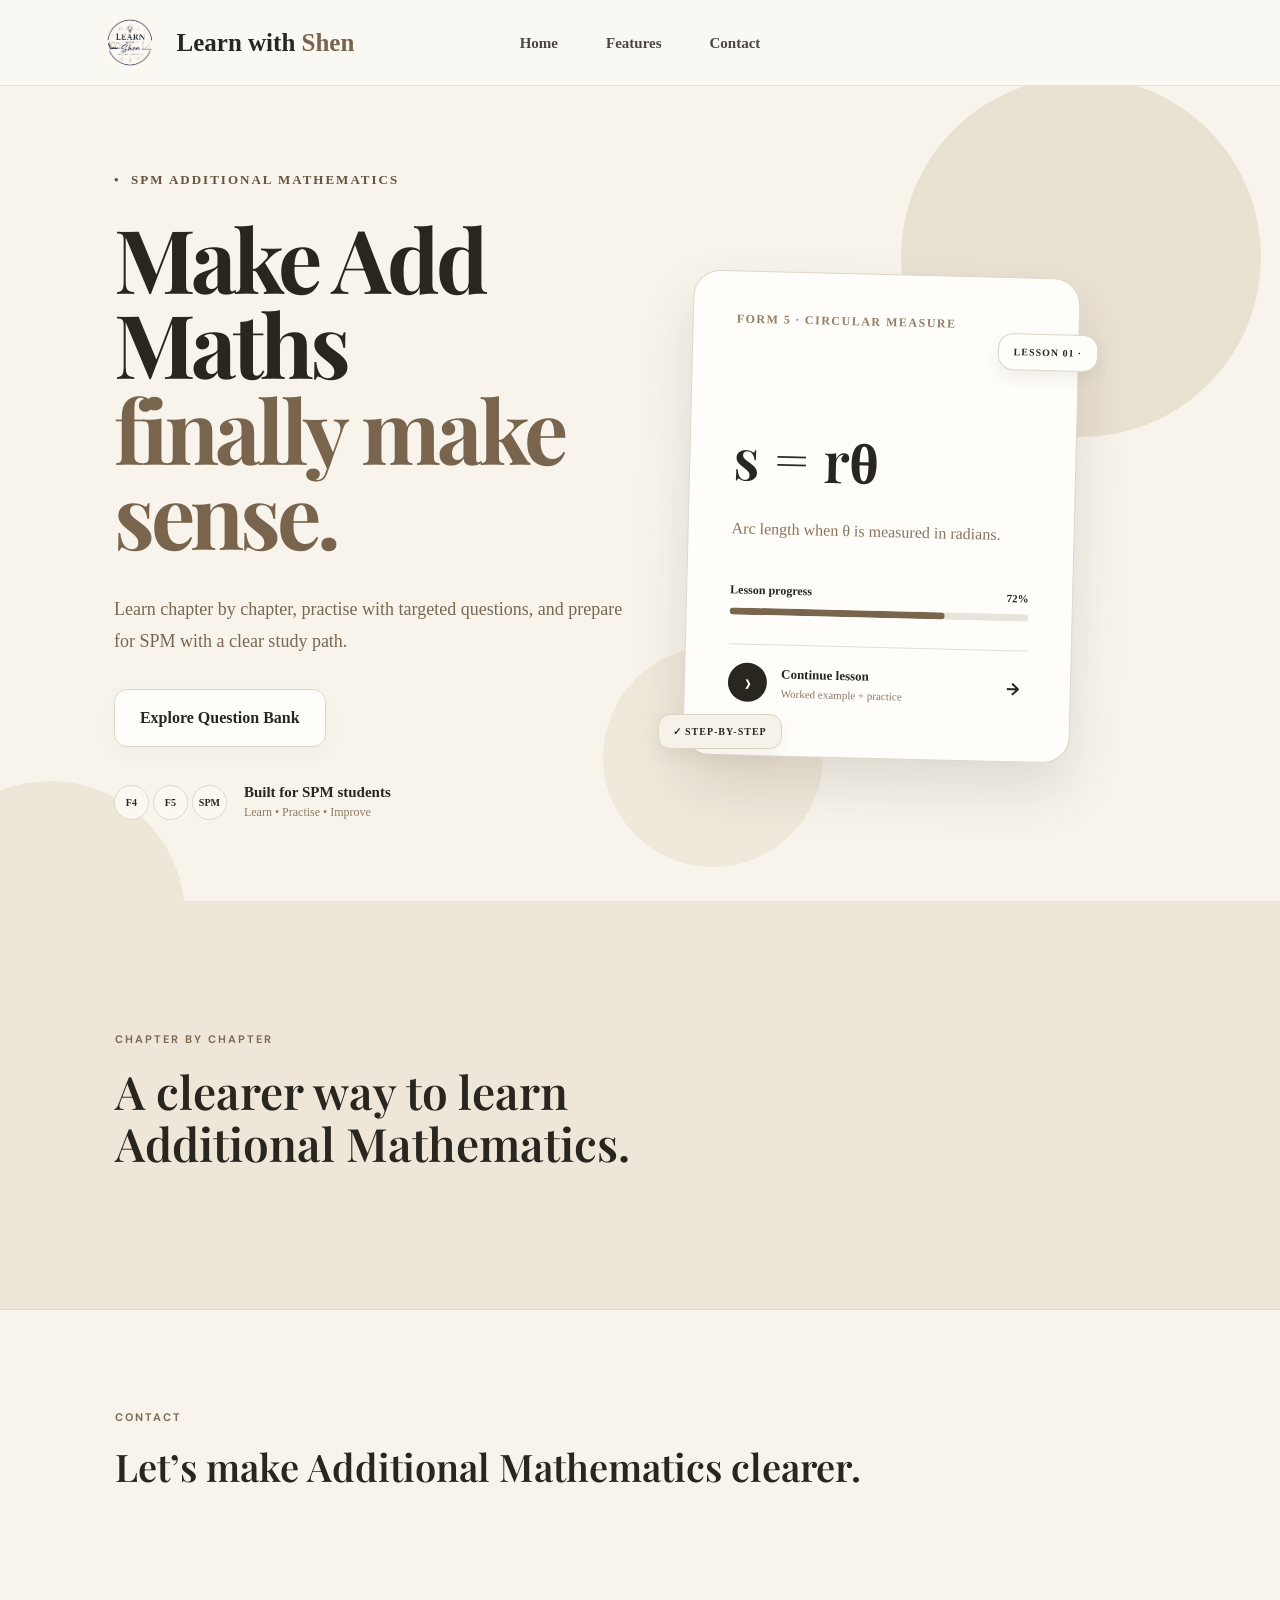
==== index.html @ af5d8f93 "Set main page as public landing page entry" ====
<!DOCTYPE html>
<html lang="en">
<head>
  <meta charset="UTF-8">
  <meta name="viewport" content="width=device-width, initial-scale=1.0">
  <title>SPM Additional Mathematics — Learn with Shen</title>
  <link rel="stylesheet" href="assets/css/spm-addmath-landing.css">
</head>
<body>
  <header class="site-header">
    <a class="brand" href="#top" aria-label="Learn with Shen home">
      <img src="Learn%20with%20Shen.png" alt="Learn with Shen logo">
      <span>Learn with <em>Shen</em></span>
    </a>
    <nav class="main-nav" aria-label="Main navigation">
      <a href="#top">Home</a>
      <a href="#features">Features</a>
      <a href="#contact">Contact</a>
    </nav>
  </header>

  <main id="top">
    <section class="hero">
      <div class="hero-copy">
        <p class="eyebrow">• &nbsp;SPM ADDITIONAL MATHEMATICS</p>
        <h1>Make Add<br>Maths<br><span>finally make<br>sense.</span></h1>
        <p class="intro">Learn chapter by chapter, practise with targeted questions, and prepare for SPM with a clear study path.</p>
        <a class="hero-button" href="login.html">Explore Question Bank</a>
        <div class="hero-note">
          <div class="mini-tags"><i>F4</i><i>F5</i><i>SPM</i></div>
          <div><strong>Built for SPM students</strong><small>Learn • Practise • Improve</small></div>
        </div>
      </div>

      <div class="hero-art" aria-label="Lesson progress preview">
        <div class="orb orb-one"></div>
        <div class="orb orb-two"></div>
        <div class="lesson-card">
          <p class="card-kicker">FORM 5 · CIRCULAR MEASURE</p>
          <div class="lesson-label">LESSON 01 ·</div>
          <h2>s = rθ</h2>
          <p class="card-description">Arc length when θ is measured in radians.</p>
          <div class="progress-title"><span>Lesson progress</span><strong>72%</strong></div>
          <div class="progress"><span></span></div>
          <div class="lesson-divider"></div>
          <div class="continue"><span class="play">›</span><div><strong>Continue lesson</strong><small>Worked example + practice</small></div><b>→</b></div>
        </div>
        <div class="step-badge">✓ STEP-BY-STEP</div>
      </div>
    </section>

    <section class="lower-section" id="features">
      <p>CHAPTER BY CHAPTER</p>
      <h2>A clearer way to learn<br>Additional Mathematics.</h2>
    </section>

    <section id="contact" class="anchor-section"><span>CONTACT</span><h2>Let’s make Additional Mathematics clearer.</h2></section>
  </main>
</body>
</html>
---- assets/css/spm-addmath-landing.css ----
@import url('https://fonts.googleapis.com/css2?family=DM+Sans:wght@400;500;600;700&family=Playfair+Display:wght@500;600;700&display=swap');

:root{--ink:#292620;--brown:#79654e;--paper:#f8f4ec;--line:#ded6c8;--white:#fffdf9}
*{box-sizing:border-box}html{scroll-behavior:smooth}body{margin:0;background:var(--paper);color:var(--ink);font-family:'DM Sans',Arial,sans-serif}a{color:inherit;text-decoration:none}
.site-header{height:86px;padding:0 7.7%;display:flex;align-items:center;background:rgba(250,248,243,.96);border-bottom:1px solid #e8e1d6;position:relative;z-index:10}.brand{display:flex;align-items:center;gap:17px;font-family:Georgia,serif;font-size:25px;font-weight:700;white-space:nowrap}.brand img{width:61px;height:61px;object-fit:contain}.brand em{font-style:normal;color:var(--brown)}.main-nav{position:absolute;left:50%;top:50%;transform:translate(-50%,-50%);display:flex;align-items:center;justify-content:center;gap:48px;font-family:Georgia,serif;font-weight:700;font-size:15px;color:#4b463f;white-space:nowrap}.main-nav a{transition:opacity .25s,transform .25s}.main-nav a:hover{opacity:.58;transform:translateY(-1px)}
.hero{min-height:815px;padding:76px 8.9% 54px;display:grid;grid-template-columns:1fr 1fr;gap:35px;position:relative;overflow:hidden}.hero:before{content:'';position:absolute;inset:auto auto -150px -85px;width:270px;height:270px;border-radius:50%;background:#eee7d9}.hero-copy{position:relative;z-index:2;max-width:700px}.eyebrow{margin:10px 0 27px;font-family:Georgia,serif;font-size:13px;letter-spacing:2px;font-weight:700;color:#65533e}.hero h1{font-family:'Playfair Display',Georgia,serif;font-size:88px;line-height:.97;letter-spacing:-4px;margin:0;font-weight:700}.hero h1 span{color:var(--brown)}.intro{font-family:Georgia,serif;color:#776753;font-size:18px;line-height:1.75;max-width:625px;margin:38px 0 32px}.hero-button{display:inline-block;padding:19px 25px;background:var(--white);border:1px solid var(--line);border-radius:13px;font-family:Georgia,serif;font-weight:700;box-shadow:0 7px 20px rgba(72,59,42,.04);transition:transform .25s,box-shadow .25s}.hero-button:hover{transform:translateY(-2px);box-shadow:0 13px 27px rgba(72,59,42,.09)}.hero-note{display:flex;align-items:center;gap:17px;margin-top:37px}.mini-tags{display:flex;gap:4px}.mini-tags i{width:35px;height:35px;border:1px solid #e0d8ca;background:#fbf8f1;border-radius:50%;display:grid;place-items:center;font:700 10px Georgia,serif;font-style:normal}.hero-note strong,.hero-note small{display:block;font-family:Georgia,serif}.hero-note strong{font-size:15px}.hero-note small{margin-top:4px;color:#907b64;font-size:12px}
.hero-art{position:relative;min-height:620px}.orb{position:absolute;border-radius:50%;background:#e9e1d2}.orb-one{width:360px;height:360px;right:-95px;top:-85px}.orb-two{width:220px;height:220px;left:-55px;bottom:-20px;background:#efe8db}.lesson-card{position:absolute;z-index:2;top:112px;left:6%;width:76%;min-height:485px;padding:40px 43px;background:var(--white);border:1px solid #ded7cb;border-radius:27px;box-shadow:0 27px 55px rgba(71,57,39,.14);transform:rotate(1.4deg)}.card-kicker{font:600 12px Georgia,serif;letter-spacing:1.5px;color:#927f68;margin:0 0 92px}.lesson-label{position:absolute;right:-20px;top:55px;background:#fffdf9;border:1px solid #ded7cb;border-radius:15px;padding:12px 15px;font:700 10px Georgia,serif;letter-spacing:1px;box-shadow:0 7px 15px rgba(60,50,38,.08)}.lesson-card h2{font:600 57px 'Playfair Display',Georgia,serif;margin:0 0 25px}.card-description{font:16px Georgia,serif;color:#89745c}.progress-title{display:flex;justify-content:space-between;align-items:end;margin-top:45px;font:600 12px Georgia,serif}.progress-title strong{font-size:11px}.progress{height:7px;background:#e9e4db;border-radius:10px;margin-top:10px;overflow:hidden}.progress span{display:block;width:72%;height:100%;background:#79654e;border-radius:10px}.lesson-divider{height:1px;background:#e3ddd3;margin-top:29px}.continue{display:grid;grid-template-columns:43px 1fr 20px;align-items:center;gap:10px;margin-top:18px}.play{width:39px;height:39px;border-radius:50%;background:#292620;color:#fff;display:grid;place-items:center;font-size:27px}.continue strong,.continue small{display:block;font-family:Georgia,serif}.continue strong{font-size:13px}.continue small{color:#8d7862;margin-top:5px;font-size:11px}.continue b{font-size:17px}.step-badge{position:absolute;z-index:4;left:0;bottom:98px;background:#f7f2e9;border:1px solid #ddd3c3;border-radius:12px;padding:11px 14px;font:700 10px Georgia,serif;letter-spacing:1px;box-shadow:0 8px 18px rgba(62,51,37,.06)}
.lower-section{padding:120px 9%;background:#eee7d9;min-height:370px}.lower-section p,.anchor-section span{font:700 11px 'DM Sans',sans-serif;letter-spacing:2px;color:#816d56}.lower-section h2,.anchor-section h2{font:600 46px 'Playfair Display',Georgia,serif;line-height:1.12;margin:20px 0}.anchor-section{padding:95px 9%;min-height:300px;background:#f8f4ec;border-top:1px solid var(--line)}.anchor-section h2{font-size:38px}
@media(max-width:900px){.site-header{padding:0 5%;height:82px}.brand{font-size:20px}.brand img{width:50px;height:50px}.main-nav{gap:24px;font-size:13px}.hero{grid-template-columns:1fr;padding:55px 7%;min-height:auto}.hero h1{font-size:65px}.hero-art{min-height:580px}.lesson-card{left:4%;width:88%}}
@media(max-width:560px){.main-nav{gap:15px;font-size:12px}.brand span{display:none}.main-nav a{padding:4px}.hero{padding:42px 6%}.hero h1{font-size:49px;letter-spacing:-2px}.intro{font-size:16px}.lesson-card{padding:28px 25px;min-height:430px}.card-kicker{margin-bottom:70px}.lesson-card h2{font-size:45px}.lesson-label{right:-7px;top:40px}.step-badge{bottom:55px}.lower-section{padding:75px 7%}}
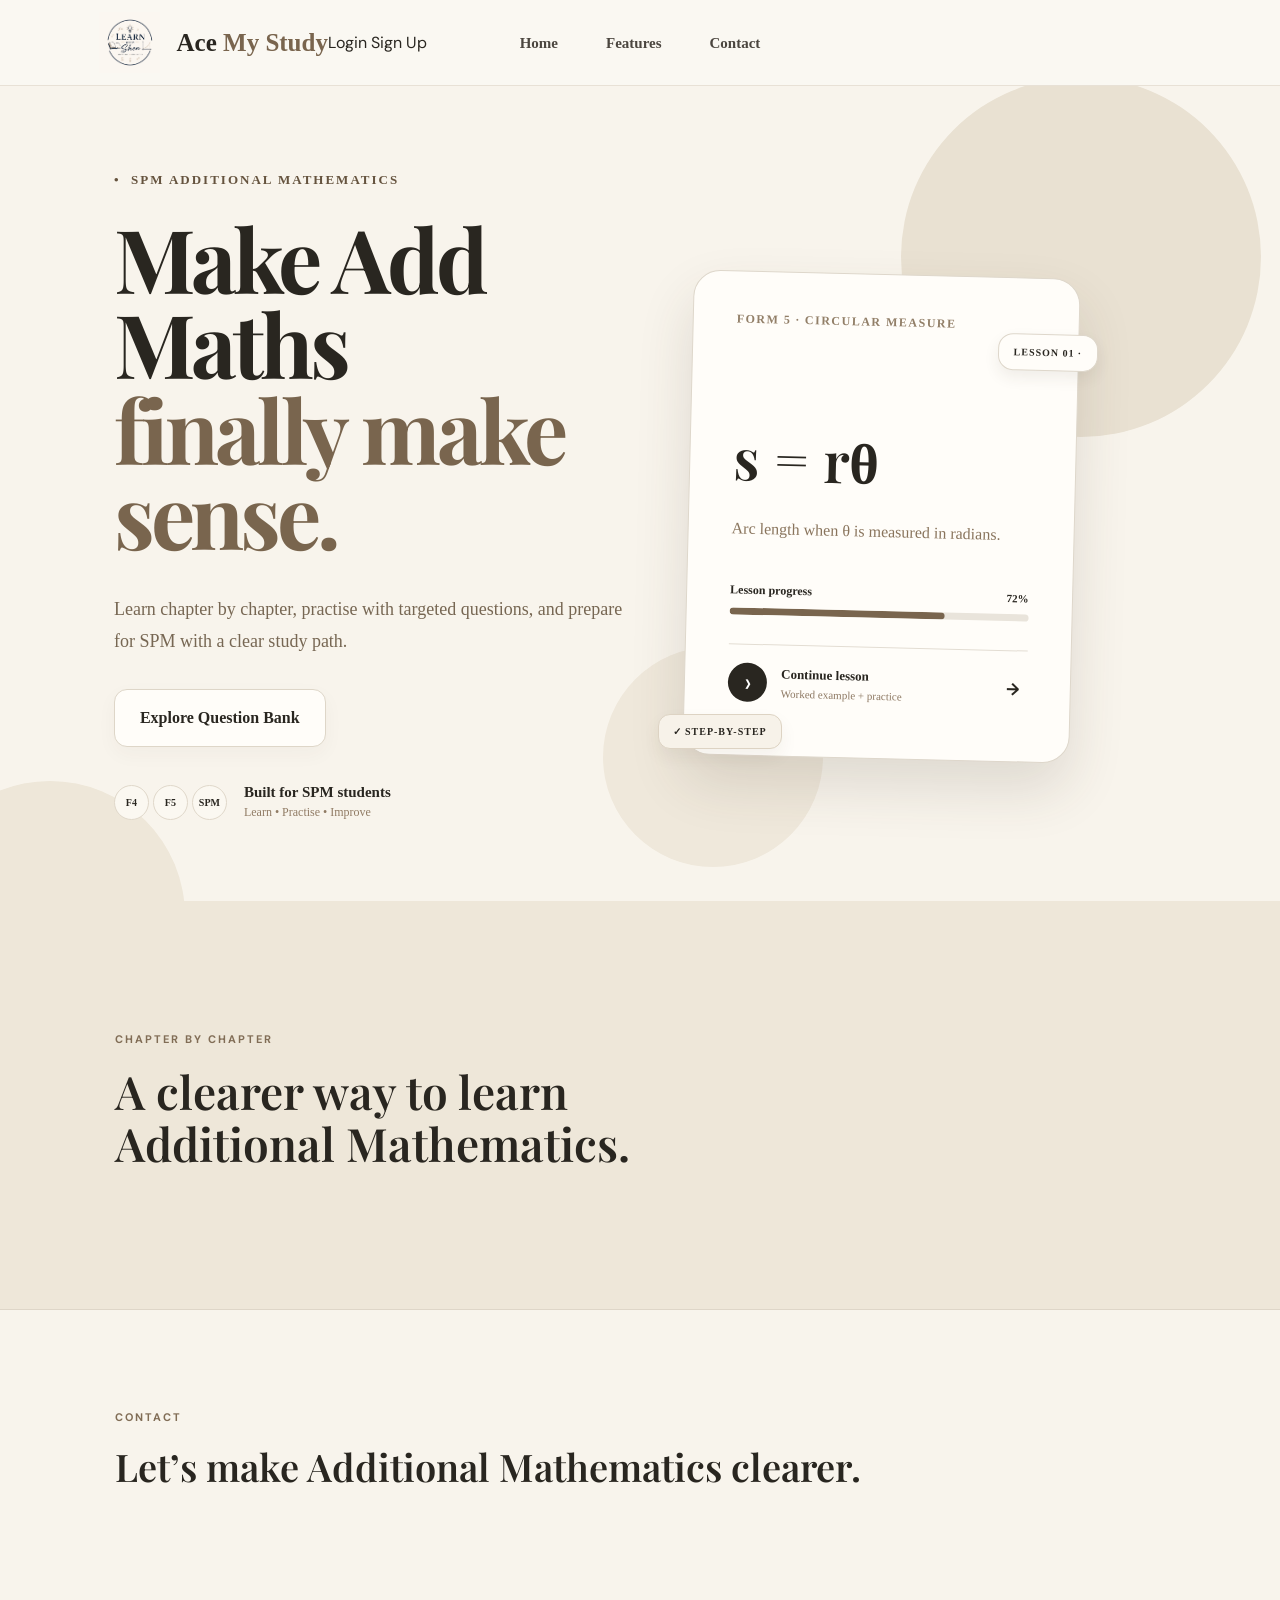
==== commit d3642eac: "Add Login and Sign Up buttons to main page header" ====
--- a/index.html
+++ b/index.html
@@ -3,20 +3,24 @@
 <head>
   <meta charset="UTF-8">
   <meta name="viewport" content="width=device-width, initial-scale=1.0">
-  <title>SPM Additional Mathematics — Learn with Shen</title>
+  <title>SPM Additional Mathematics — Ace My Study</title>
   <link rel="stylesheet" href="assets/css/spm-addmath-landing.css">
 </head>
 <body>
   <header class="site-header">
-    <a class="brand" href="#top" aria-label="Learn with Shen home">
-      <img src="Learn%20with%20Shen.png" alt="Learn with Shen logo">
-      <span>Learn with <em>Shen</em></span>
+    <a class="brand" href="#top" aria-label="Ace My Study home">
+      <img src="Learn%20with%20Shen.png" alt="Ace My Study logo">
+      <span>Ace <em>My Study</em></span>
     </a>
     <nav class="main-nav" aria-label="Main navigation">
       <a href="#top">Home</a>
       <a href="#features">Features</a>
       <a href="#contact">Contact</a>
     </nav>
+    <div class="auth-nav" aria-label="Account navigation">
+      <a class="login-button" href="login.html">Login</a>
+      <a class="signup-button" href="login.html#signup">Sign Up</a>
+    </div>
   </header>
 
   <main id="top">
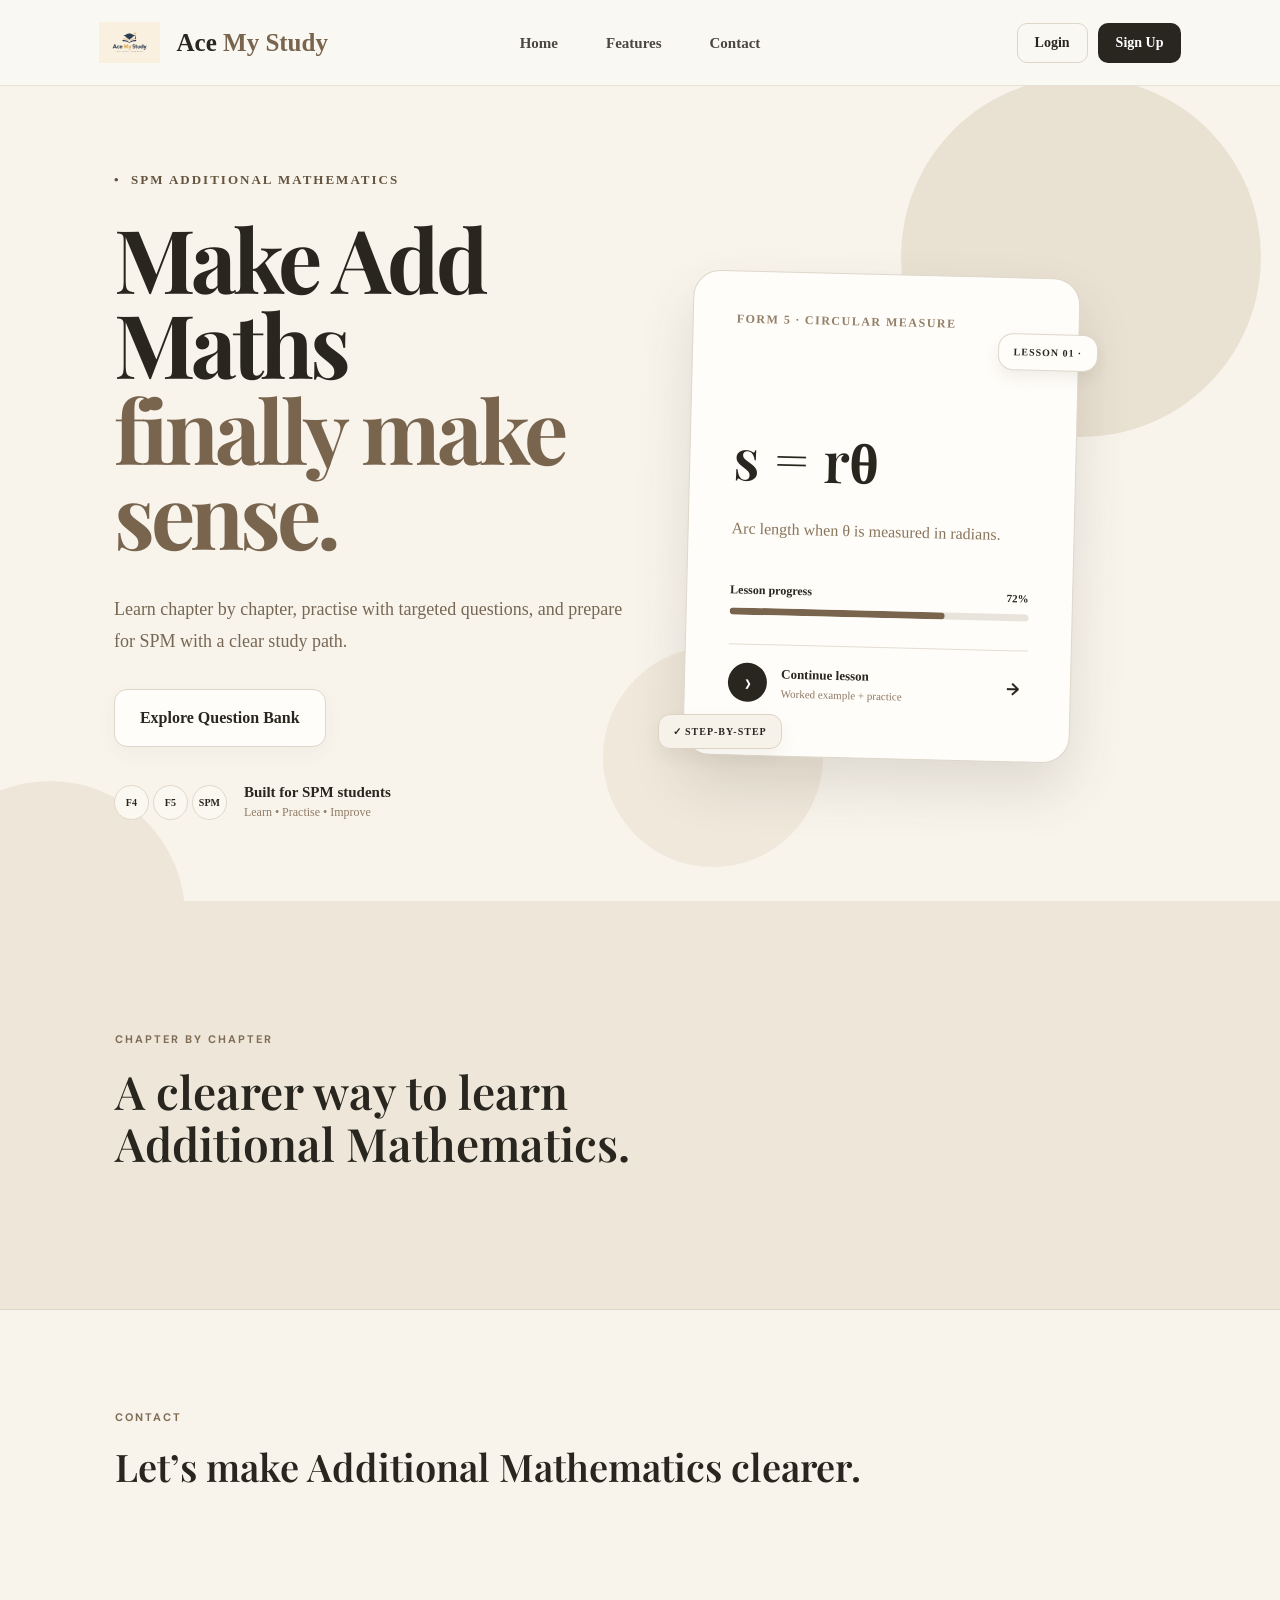
==== commit 4cf21b84: "Replace old logo image with Ace My Study logo on main page" ====
--- a/index.html
+++ b/index.html
@@ -9,7 +9,7 @@
 <body>
   <header class="site-header">
     <a class="brand" href="#top" aria-label="Ace My Study home">
-      <img src="Learn%20with%20Shen.png" alt="Ace My Study logo">
+      <img src="Ace%20My%20Study.png" alt="Ace My Study logo">
       <span>Ace <em>My Study</em></span>
     </a>
     <nav class="main-nav" aria-label="Main navigation">
--- a/assets/css/spm-addmath-landing.css
+++ b/assets/css/spm-addmath-landing.css
@@ -2,9 +2,9 @@
 
 :root{--ink:#292620;--brown:#79654e;--paper:#f8f4ec;--line:#ded6c8;--white:#fffdf9}
 *{box-sizing:border-box}html{scroll-behavior:smooth}body{margin:0;background:var(--paper);color:var(--ink);font-family:'DM Sans',Arial,sans-serif}a{color:inherit;text-decoration:none}
-.site-header{height:86px;padding:0 7.7%;display:flex;align-items:center;background:rgba(250,248,243,.96);border-bottom:1px solid #e8e1d6;position:relative;z-index:10}.brand{display:flex;align-items:center;gap:17px;font-family:Georgia,serif;font-size:25px;font-weight:700;white-space:nowrap}.brand img{width:61px;height:61px;object-fit:contain}.brand em{font-style:normal;color:var(--brown)}.main-nav{position:absolute;left:50%;top:50%;transform:translate(-50%,-50%);display:flex;align-items:center;justify-content:center;gap:48px;font-family:Georgia,serif;font-weight:700;font-size:15px;color:#4b463f;white-space:nowrap}.main-nav a{transition:opacity .25s,transform .25s}.main-nav a:hover{opacity:.58;transform:translateY(-1px)}
+.site-header{height:86px;padding:0 7.7%;display:flex;align-items:center;background:rgba(250,248,243,.96);border-bottom:1px solid #e8e1d6;position:relative;z-index:10}.brand{display:flex;align-items:center;gap:17px;font-family:Georgia,serif;font-size:25px;font-weight:700;white-space:nowrap}.brand img{width:61px;height:61px;object-fit:contain}.brand em{font-style:normal;color:var(--brown)}.main-nav{position:absolute;left:50%;top:50%;transform:translate(-50%,-50%);display:flex;align-items:center;justify-content:center;gap:48px;font-family:Georgia,serif;font-weight:700;font-size:15px;color:#4b463f;white-space:nowrap}.main-nav a{transition:opacity .25s,transform .25s}.main-nav a:hover{opacity:.58;transform:translateY(-1px)}.auth-nav{margin-left:auto;display:flex;align-items:center;gap:10px;white-space:nowrap}.auth-nav a{font-family:Georgia,serif;font-size:14px;font-weight:700;transition:transform .25s,box-shadow .25s,background .25s}.login-button{padding:11px 17px;border:1px solid var(--line);border-radius:10px;background:transparent}.signup-button{padding:12px 18px;border-radius:10px;background:var(--ink);color:#fff}.login-button:hover,.signup-button:hover{transform:translateY(-1px);box-shadow:0 7px 16px rgba(72,59,42,.12)}.login-button:hover{background:var(--white)}
 .hero{min-height:815px;padding:76px 8.9% 54px;display:grid;grid-template-columns:1fr 1fr;gap:35px;position:relative;overflow:hidden}.hero:before{content:'';position:absolute;inset:auto auto -150px -85px;width:270px;height:270px;border-radius:50%;background:#eee7d9}.hero-copy{position:relative;z-index:2;max-width:700px}.eyebrow{margin:10px 0 27px;font-family:Georgia,serif;font-size:13px;letter-spacing:2px;font-weight:700;color:#65533e}.hero h1{font-family:'Playfair Display',Georgia,serif;font-size:88px;line-height:.97;letter-spacing:-4px;margin:0;font-weight:700}.hero h1 span{color:var(--brown)}.intro{font-family:Georgia,serif;color:#776753;font-size:18px;line-height:1.75;max-width:625px;margin:38px 0 32px}.hero-button{display:inline-block;padding:19px 25px;background:var(--white);border:1px solid var(--line);border-radius:13px;font-family:Georgia,serif;font-weight:700;box-shadow:0 7px 20px rgba(72,59,42,.04);transition:transform .25s,box-shadow .25s}.hero-button:hover{transform:translateY(-2px);box-shadow:0 13px 27px rgba(72,59,42,.09)}.hero-note{display:flex;align-items:center;gap:17px;margin-top:37px}.mini-tags{display:flex;gap:4px}.mini-tags i{width:35px;height:35px;border:1px solid #e0d8ca;background:#fbf8f1;border-radius:50%;display:grid;place-items:center;font:700 10px Georgia,serif;font-style:normal}.hero-note strong,.hero-note small{display:block;font-family:Georgia,serif}.hero-note strong{font-size:15px}.hero-note small{margin-top:4px;color:#907b64;font-size:12px}
 .hero-art{position:relative;min-height:620px}.orb{position:absolute;border-radius:50%;background:#e9e1d2}.orb-one{width:360px;height:360px;right:-95px;top:-85px}.orb-two{width:220px;height:220px;left:-55px;bottom:-20px;background:#efe8db}.lesson-card{position:absolute;z-index:2;top:112px;left:6%;width:76%;min-height:485px;padding:40px 43px;background:var(--white);border:1px solid #ded7cb;border-radius:27px;box-shadow:0 27px 55px rgba(71,57,39,.14);transform:rotate(1.4deg)}.card-kicker{font:600 12px Georgia,serif;letter-spacing:1.5px;color:#927f68;margin:0 0 92px}.lesson-label{position:absolute;right:-20px;top:55px;background:#fffdf9;border:1px solid #ded7cb;border-radius:15px;padding:12px 15px;font:700 10px Georgia,serif;letter-spacing:1px;box-shadow:0 7px 15px rgba(60,50,38,.08)}.lesson-card h2{font:600 57px 'Playfair Display',Georgia,serif;margin:0 0 25px}.card-description{font:16px Georgia,serif;color:#89745c}.progress-title{display:flex;justify-content:space-between;align-items:end;margin-top:45px;font:600 12px Georgia,serif}.progress-title strong{font-size:11px}.progress{height:7px;background:#e9e4db;border-radius:10px;margin-top:10px;overflow:hidden}.progress span{display:block;width:72%;height:100%;background:#79654e;border-radius:10px}.lesson-divider{height:1px;background:#e3ddd3;margin-top:29px}.continue{display:grid;grid-template-columns:43px 1fr 20px;align-items:center;gap:10px;margin-top:18px}.play{width:39px;height:39px;border-radius:50%;background:#292620;color:#fff;display:grid;place-items:center;font-size:27px}.continue strong,.continue small{display:block;font-family:Georgia,serif}.continue strong{font-size:13px}.continue small{color:#8d7862;margin-top:5px;font-size:11px}.continue b{font-size:17px}.step-badge{position:absolute;z-index:4;left:0;bottom:98px;background:#f7f2e9;border:1px solid #ddd3c3;border-radius:12px;padding:11px 14px;font:700 10px Georgia,serif;letter-spacing:1px;box-shadow:0 8px 18px rgba(62,51,37,.06)}
 .lower-section{padding:120px 9%;background:#eee7d9;min-height:370px}.lower-section p,.anchor-section span{font:700 11px 'DM Sans',sans-serif;letter-spacing:2px;color:#816d56}.lower-section h2,.anchor-section h2{font:600 46px 'Playfair Display',Georgia,serif;line-height:1.12;margin:20px 0}.anchor-section{padding:95px 9%;min-height:300px;background:#f8f4ec;border-top:1px solid var(--line)}.anchor-section h2{font-size:38px}
-@media(max-width:900px){.site-header{padding:0 5%;height:82px}.brand{font-size:20px}.brand img{width:50px;height:50px}.main-nav{gap:24px;font-size:13px}.hero{grid-template-columns:1fr;padding:55px 7%;min-height:auto}.hero h1{font-size:65px}.hero-art{min-height:580px}.lesson-card{left:4%;width:88%}}
-@media(max-width:560px){.main-nav{gap:15px;font-size:12px}.brand span{display:none}.main-nav a{padding:4px}.hero{padding:42px 6%}.hero h1{font-size:49px;letter-spacing:-2px}.intro{font-size:16px}.lesson-card{padding:28px 25px;min-height:430px}.card-kicker{margin-bottom:70px}.lesson-card h2{font-size:45px}.lesson-label{right:-7px;top:40px}.step-badge{bottom:55px}.lower-section{padding:75px 7%}}
+@media(max-width:900px){.site-header{padding:0 5%;height:82px}.brand{font-size:20px}.brand img{width:50px;height:50px}.main-nav{gap:24px;font-size:13px}.auth-nav{gap:7px}.auth-nav a{font-size:12px}.login-button{padding:9px 13px}.signup-button{padding:10px 14px}.hero{grid-template-columns:1fr;padding:55px 7%;min-height:auto}.hero h1{font-size:65px}.hero-art{min-height:580px}.lesson-card{left:4%;width:88%}}
+@media(max-width:560px){.main-nav{gap:15px;font-size:12px}.brand span{display:none}.main-nav a{padding:4px}.auth-nav{gap:5px}.auth-nav a{font-size:11px}.login-button{padding:8px 10px}.signup-button{padding:9px 11px}.hero{padding:42px 6%}.hero h1{font-size:49px;letter-spacing:-2px}.intro{font-size:16px}.lesson-card{padding:28px 25px;min-height:430px}.card-kicker{margin-bottom:70px}.lesson-card h2{font-size:45px}.lesson-label{right:-7px;top:40px}.step-badge{bottom:55px}.lower-section{padding:75px 7%}}
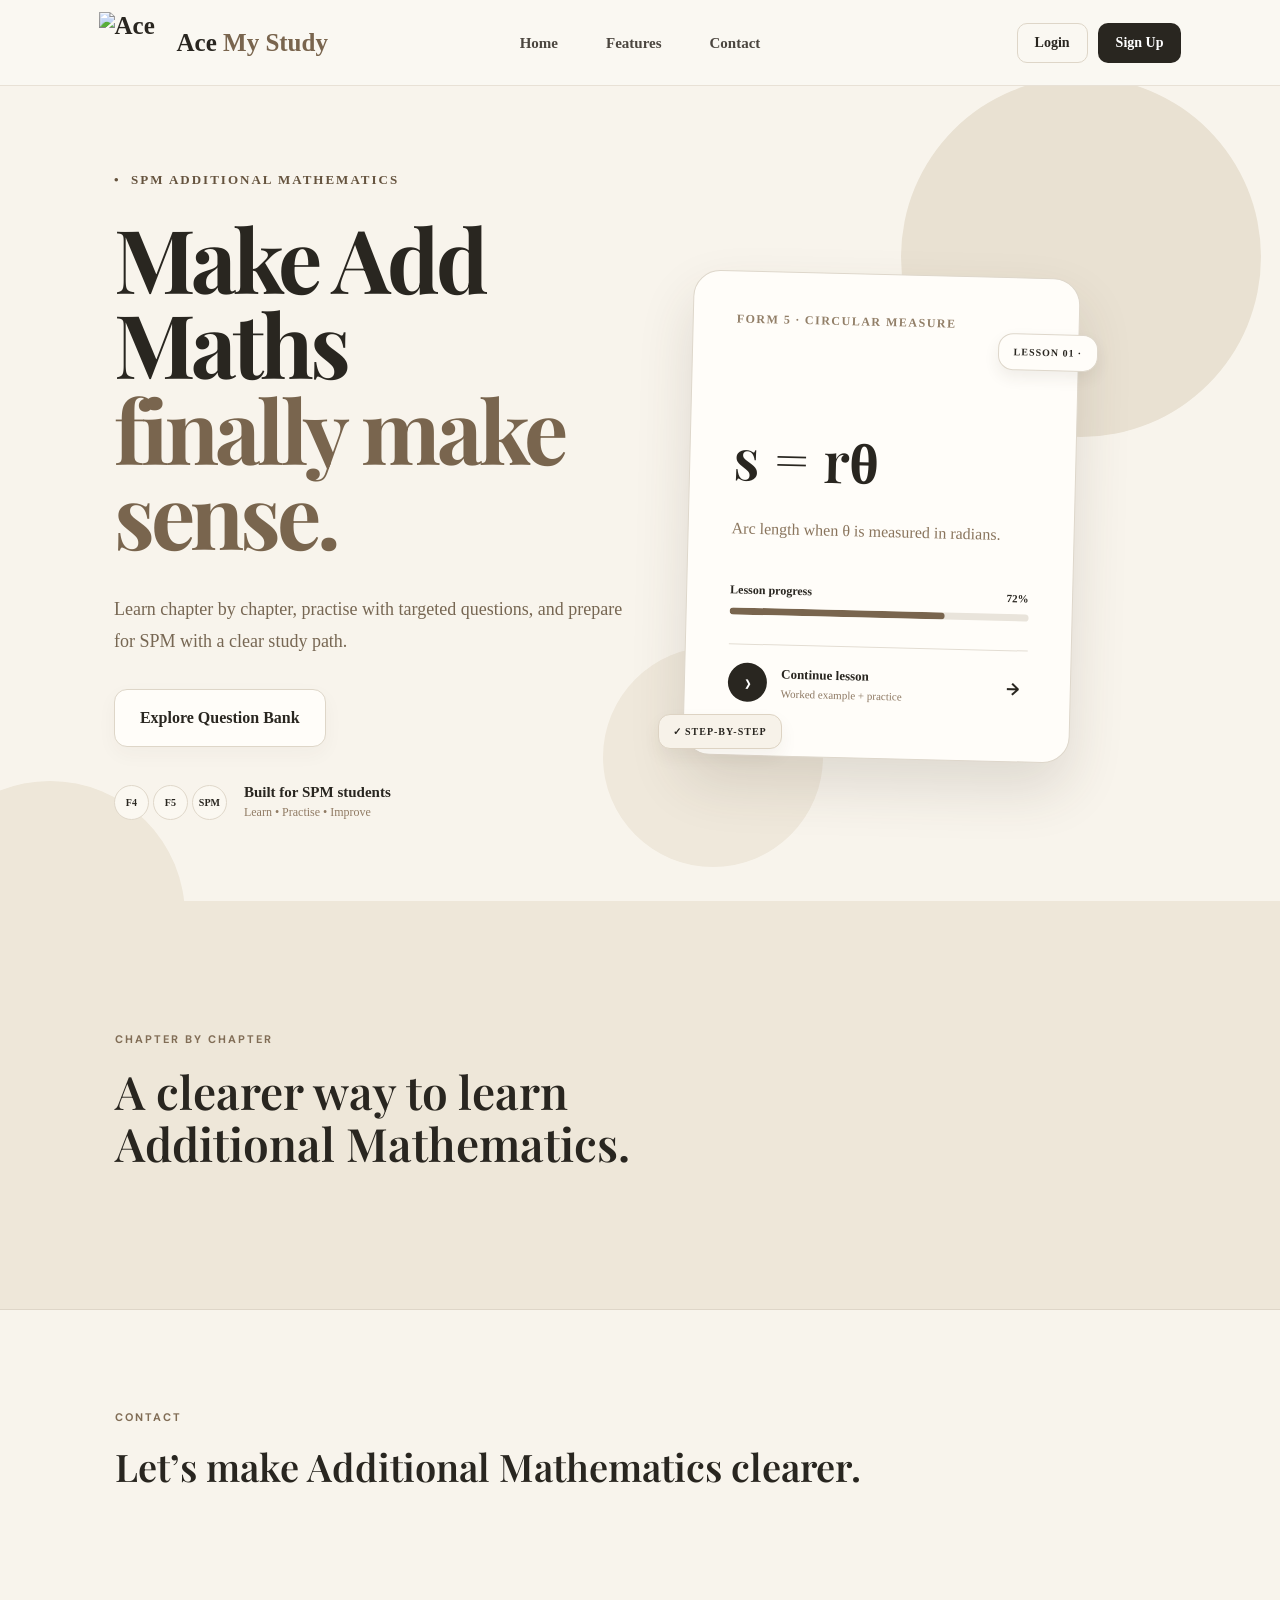
==== commit 2f1c656e: "Fix main page auth entry flow" ====
--- a/index.html
+++ b/index.html
@@ -18,8 +18,8 @@
       <a href="#contact">Contact</a>
     </nav>
     <div class="auth-nav" aria-label="Account navigation">
-      <a class="login-button" href="login.html">Login</a>
-      <a class="signup-button" href="login.html#signup">Sign Up</a>
+      <a class="login-button" href="login.html?fresh=1">Login</a>
+      <a class="signup-button" href="login.html?fresh=1#signup">Sign Up</a>
     </div>
   </header>
 
@@ -29,7 +29,7 @@
         <p class="eyebrow">• &nbsp;SPM ADDITIONAL MATHEMATICS</p>
         <h1>Make Add<br>Maths<br><span>finally make<br>sense.</span></h1>
         <p class="intro">Learn chapter by chapter, practise with targeted questions, and prepare for SPM with a clear study path.</p>
-        <a class="hero-button" href="login.html">Explore Question Bank</a>
+        <a class="hero-button" href="login.html?fresh=1">Explore Question Bank</a>
         <div class="hero-note">
           <div class="mini-tags"><i>F4</i><i>F5</i><i>SPM</i></div>
           <div><strong>Built for SPM students</strong><small>Learn • Practise • Improve</small></div>
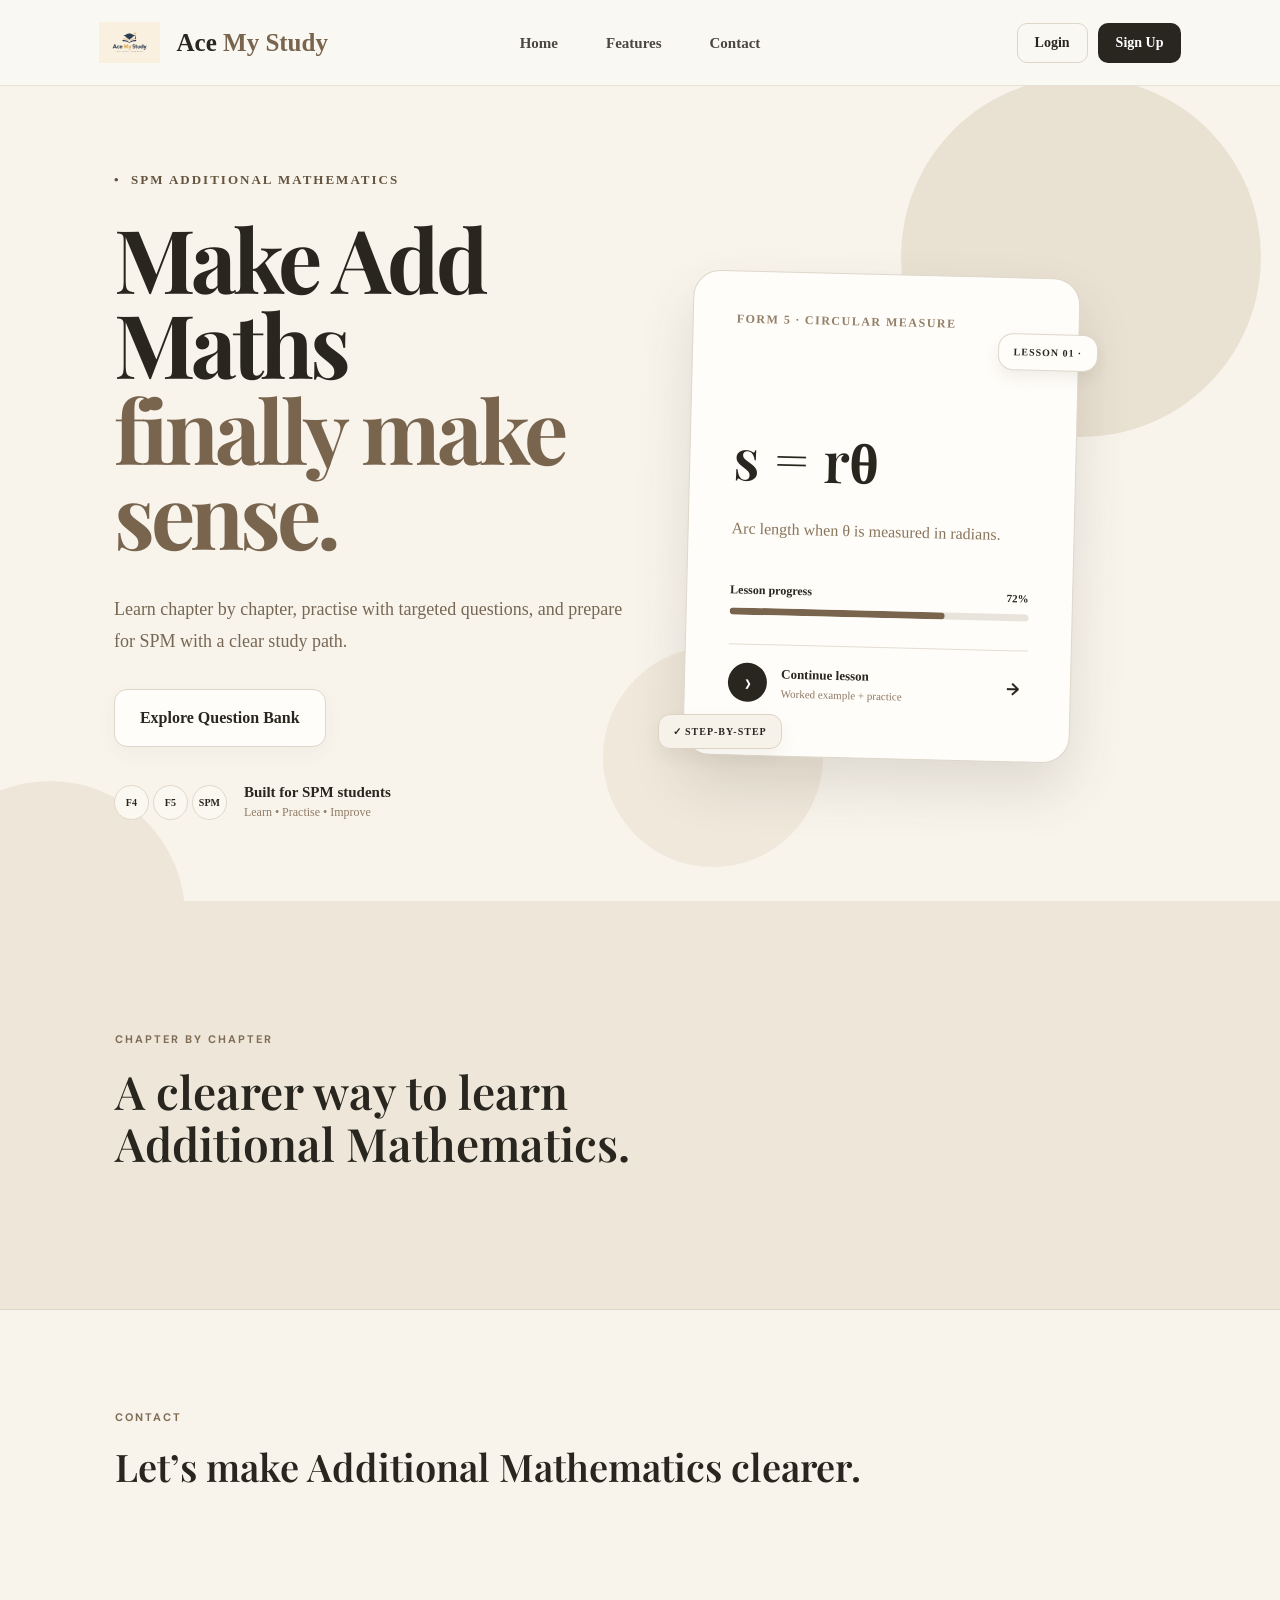
==== commit 9f3adc7e: "Fix Main Page logo path" ====
--- a/index.html
+++ b/index.html
@@ -9,7 +9,7 @@
 <body>
   <header class="site-header">
     <a class="brand" href="#top" aria-label="Ace My Study home">
-      <img src="Ace%20My%20Study.png" alt="Ace My Study logo">
+      <img src="assets/images/Ace%20My%20Study.png" alt="Ace My Study logo">
       <span>Ace <em>My Study</em></span>
     </a>
     <nav class="main-nav" aria-label="Main navigation">
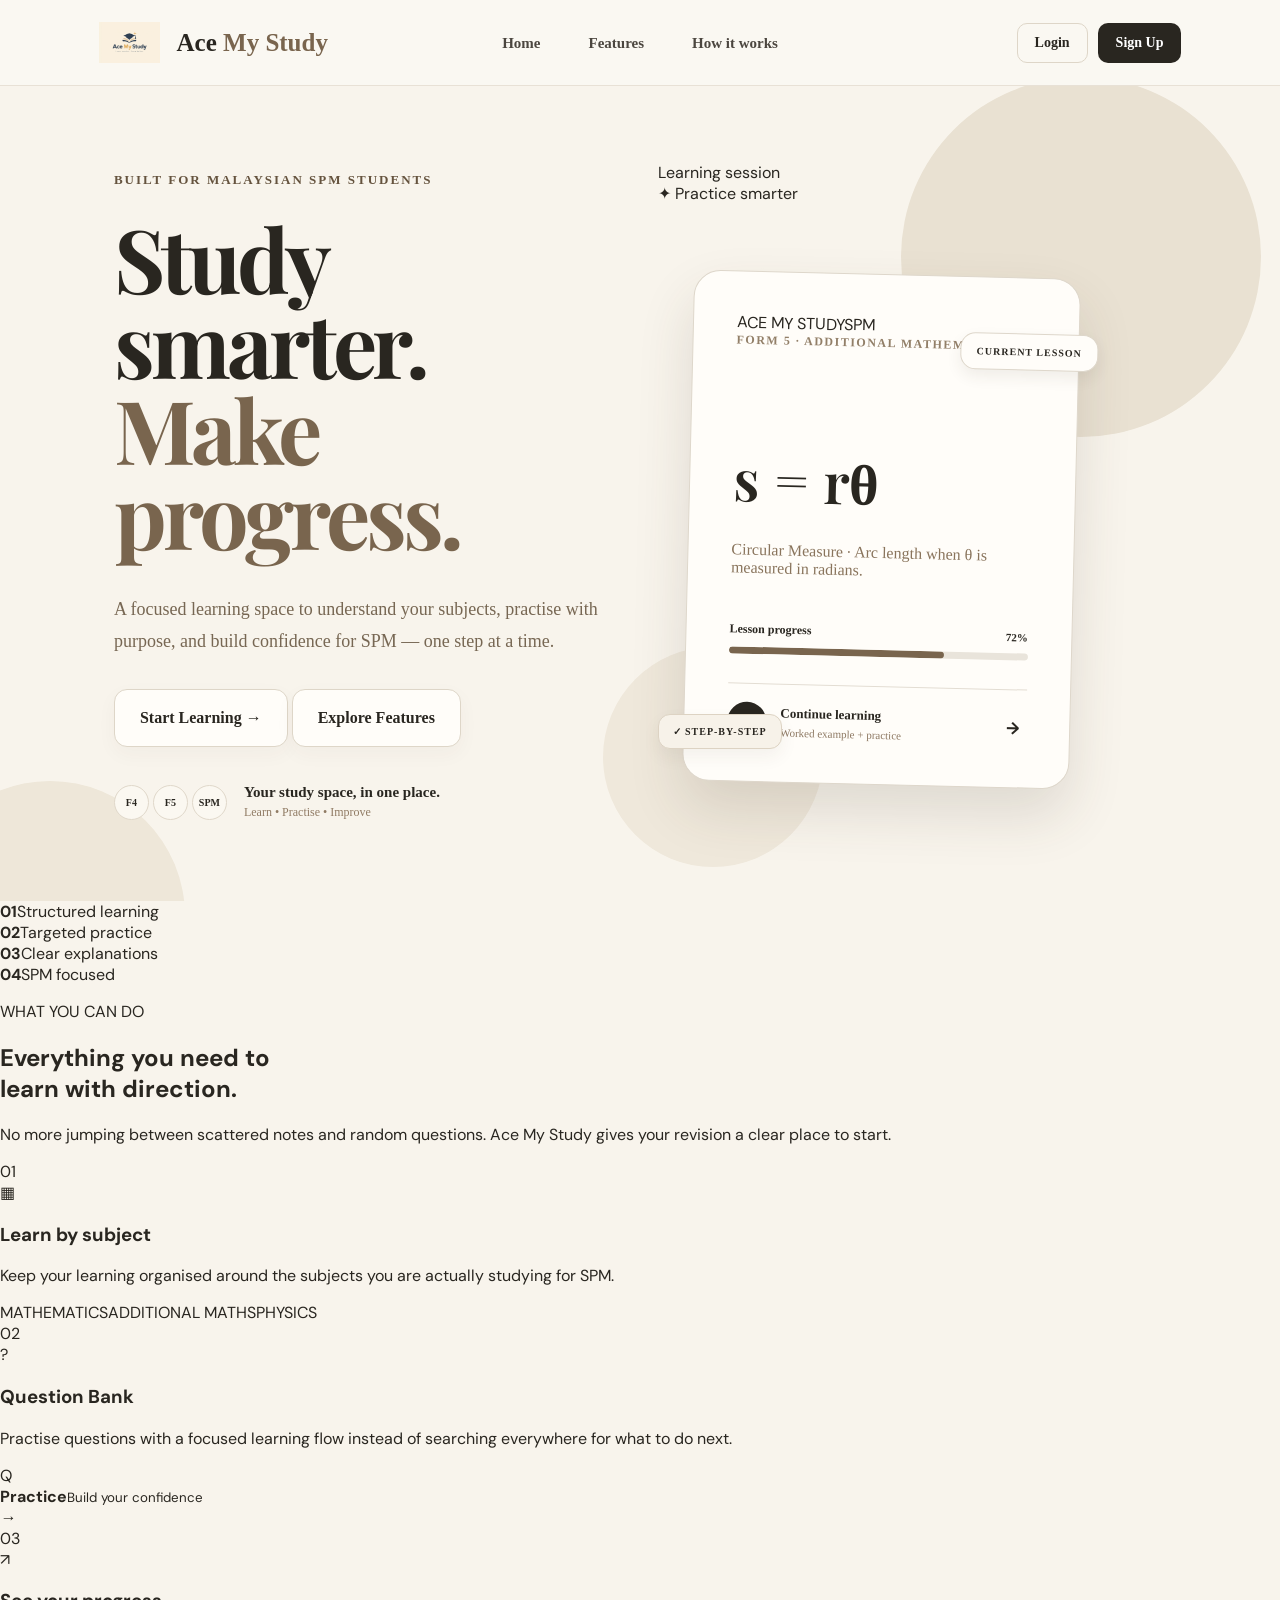
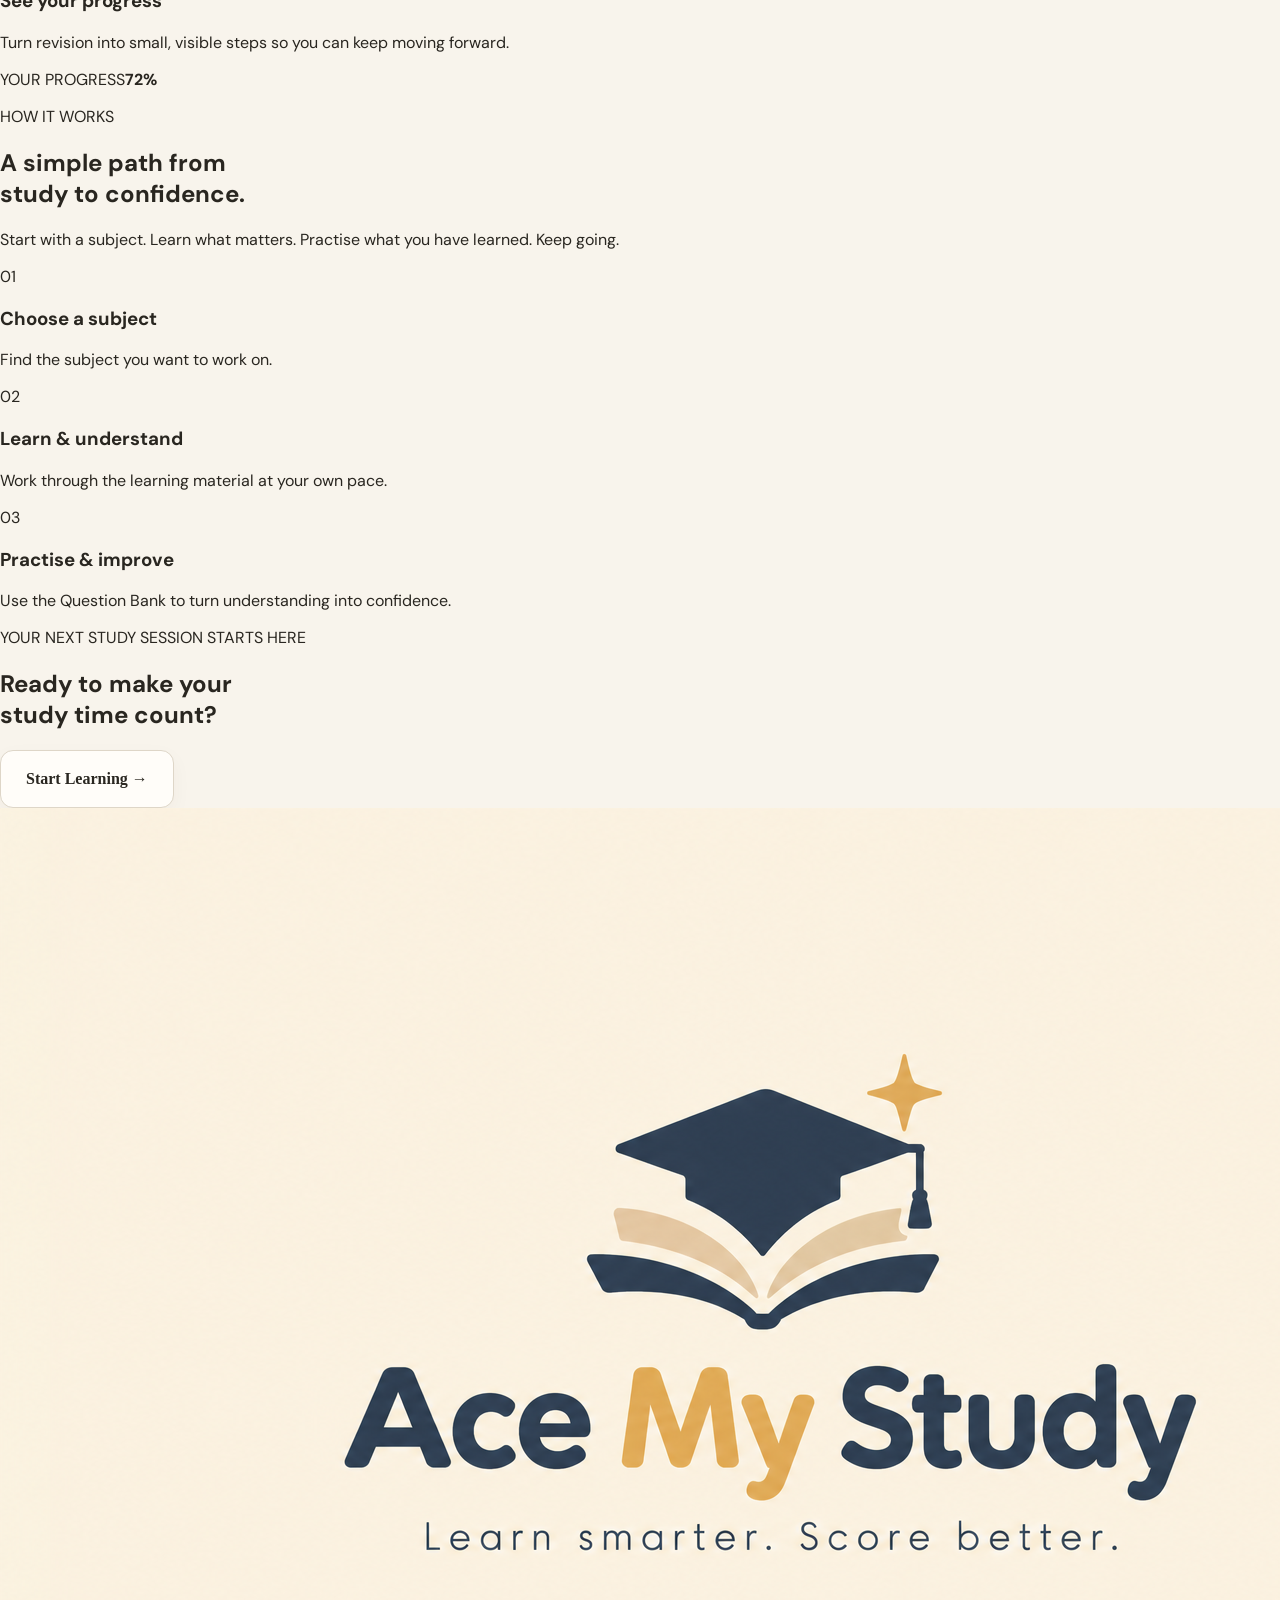
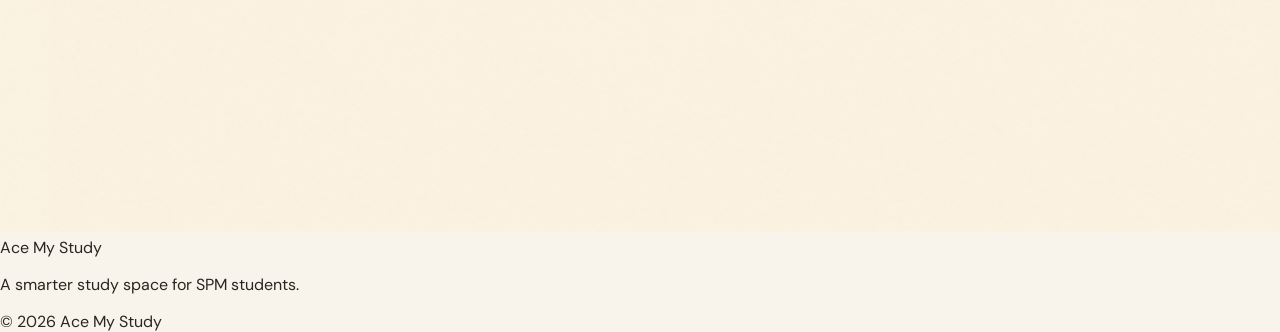
==== commit 1a14b39d: "Redesign Ace My Study main page" ====
--- a/index.html
+++ b/index.html
@@ -3,7 +3,8 @@
 <head>
   <meta charset="UTF-8">
   <meta name="viewport" content="width=device-width, initial-scale=1.0">
-  <title>SPM Additional Mathematics — Ace My Study</title>
+  <meta name="description" content="Ace My Study — a smarter learning space for Malaysian SPM students.">
+  <title>Ace My Study — Learn Smarter</title>
   <link rel="stylesheet" href="assets/css/spm-addmath-landing.css">
 </head>
 <body>
@@ -15,7 +16,7 @@
     <nav class="main-nav" aria-label="Main navigation">
       <a href="#top">Home</a>
       <a href="#features">Features</a>
-      <a href="#contact">Contact</a>
+      <a href="#how-it-works">How it works</a>
     </nav>
     <div class="auth-nav" aria-label="Account navigation">
       <a class="login-button" href="login.html?fresh=1">Login</a>
@@ -26,39 +27,101 @@
   <main id="top">
     <section class="hero">
       <div class="hero-copy">
-        <p class="eyebrow">• &nbsp;SPM ADDITIONAL MATHEMATICS</p>
-        <h1>Make Add<br>Maths<br><span>finally make<br>sense.</span></h1>
-        <p class="intro">Learn chapter by chapter, practise with targeted questions, and prepare for SPM with a clear study path.</p>
-        <a class="hero-button" href="login.html?fresh=1">Explore Question Bank</a>
+        <p class="eyebrow"><span class="eyebrow-dot"></span>BUILT FOR MALAYSIAN SPM STUDENTS</p>
+        <h1>Study smarter.<br><span>Make progress.</span></h1>
+        <p class="intro">A focused learning space to understand your subjects, practise with purpose, and build confidence for SPM — one step at a time.</p>
+        <div class="hero-actions">
+          <a class="hero-button primary" href="login.html?fresh=1">Start Learning <span>→</span></a>
+          <a class="hero-button secondary" href="#features">Explore Features</a>
+        </div>
         <div class="hero-note">
           <div class="mini-tags"><i>F4</i><i>F5</i><i>SPM</i></div>
-          <div><strong>Built for SPM students</strong><small>Learn • Practise • Improve</small></div>
+          <div><strong>Your study space, in one place.</strong><small>Learn • Practise • Improve</small></div>
         </div>
       </div>
 
-      <div class="hero-art" aria-label="Lesson progress preview">
+      <div class="hero-art" aria-label="Ace My Study learning dashboard preview">
+        <div class="grid-glow"></div>
         <div class="orb orb-one"></div>
         <div class="orb orb-two"></div>
+        <div class="floating-pill pill-top"><span class="pulse"></span> Learning session</div>
         <div class="lesson-card">
-          <p class="card-kicker">FORM 5 · CIRCULAR MEASURE</p>
-          <div class="lesson-label">LESSON 01 ·</div>
+          <div class="card-topline"><span>ACE MY STUDY</span><span>SPM</span></div>
+          <p class="card-kicker">FORM 5 · ADDITIONAL MATHEMATICS</p>
+          <div class="lesson-label">CURRENT LESSON</div>
           <h2>s = rθ</h2>
-          <p class="card-description">Arc length when θ is measured in radians.</p>
+          <p class="card-description">Circular Measure · Arc length when θ is measured in radians.</p>
           <div class="progress-title"><span>Lesson progress</span><strong>72%</strong></div>
           <div class="progress"><span></span></div>
           <div class="lesson-divider"></div>
-          <div class="continue"><span class="play">›</span><div><strong>Continue lesson</strong><small>Worked example + practice</small></div><b>→</b></div>
+          <div class="continue"><span class="play">›</span><div><strong>Continue learning</strong><small>Worked example + practice</small></div><b>→</b></div>
         </div>
-        <div class="step-badge">✓ STEP-BY-STEP</div>
+        <div class="step-badge"><span>✓</span> STEP-BY-STEP</div>
+        <div class="floating-pill pill-bottom"><span class="spark">✦</span> Practice smarter</div>
       </div>
     </section>
 
-    <section class="lower-section" id="features">
-      <p>CHAPTER BY CHAPTER</p>
-      <h2>A clearer way to learn<br>Additional Mathematics.</h2>
+    <section class="trust-strip" aria-label="Platform highlights">
+      <div><strong>01</strong><span>Structured learning</span></div>
+      <div><strong>02</strong><span>Targeted practice</span></div>
+      <div><strong>03</strong><span>Clear explanations</span></div>
+      <div><strong>04</strong><span>SPM focused</span></div>
     </section>
 
-    <section id="contact" class="anchor-section"><span>CONTACT</span><h2>Let’s make Additional Mathematics clearer.</h2></section>
+    <section class="features-section" id="features">
+      <div class="section-heading">
+        <p>WHAT YOU CAN DO</p>
+        <h2>Everything you need to<br><span>learn with direction.</span></h2>
+        <p class="section-copy">No more jumping between scattered notes and random questions. Ace My Study gives your revision a clear place to start.</p>
+      </div>
+      <div class="feature-grid">
+        <article class="feature-card feature-large">
+          <div class="feature-number">01</div><div class="feature-icon">▦</div>
+          <h3>Learn by subject</h3>
+          <p>Keep your learning organised around the subjects you are actually studying for SPM.</p>
+          <div class="feature-visual subjects-visual"><span>MATHEMATICS</span><span>ADDITIONAL MATHS</span><span>PHYSICS</span></div>
+        </article>
+        <article class="feature-card">
+          <div class="feature-number">02</div><div class="feature-icon">?</div>
+          <h3>Question Bank</h3>
+          <p>Practise questions with a focused learning flow instead of searching everywhere for what to do next.</p>
+          <div class="question-visual"><span>Q</span><div><b>Practice</b><small>Build your confidence</small></div><i>→</i></div>
+        </article>
+        <article class="feature-card">
+          <div class="feature-number">03</div><div class="feature-icon">↗</div>
+          <h3>See your progress</h3>
+          <p>Turn revision into small, visible steps so you can keep moving forward.</p>
+          <div class="progress-visual"><span>YOUR PROGRESS</span><strong>72%</strong><div><i></i></div></div>
+        </article>
+      </div>
+    </section>
+
+    <section class="how-section" id="how-it-works">
+      <div class="how-copy">
+        <p>HOW IT WORKS</p>
+        <h2>A simple path from<br><span>study to confidence.</span></h2>
+        <p>Start with a subject. Learn what matters. Practise what you have learned. Keep going.</p>
+      </div>
+      <div class="steps">
+        <div class="step"><span>01</span><div><h3>Choose a subject</h3><p>Find the subject you want to work on.</p></div></div>
+        <div class="step"><span>02</span><div><h3>Learn & understand</h3><p>Work through the learning material at your own pace.</p></div></div>
+        <div class="step"><span>03</span><div><h3>Practise & improve</h3><p>Use the Question Bank to turn understanding into confidence.</p></div></div>
+      </div>
+    </section>
+
+    <section class="cta-section">
+      <div class="cta-orbit orbit-a"></div><div class="cta-orbit orbit-b"></div>
+      <div class="cta-content">
+        <p>YOUR NEXT STUDY SESSION STARTS HERE</p>
+        <h2>Ready to make your<br><span>study time count?</span></h2>
+        <a class="hero-button primary" href="login.html?fresh=1">Start Learning <span>→</span></a>
+      </div>
+    </section>
+
+    <footer id="contact" class="site-footer">
+      <div><a class="footer-brand" href="#top"><img src="assets/images/Ace%20My%20Study.png" alt=""> <span>Ace My Study</span></a><p>A smarter study space for SPM students.</p></div>
+      <span>© 2026 Ace My Study</span>
+    </footer>
   </main>
 </body>
-</html>
+</html>
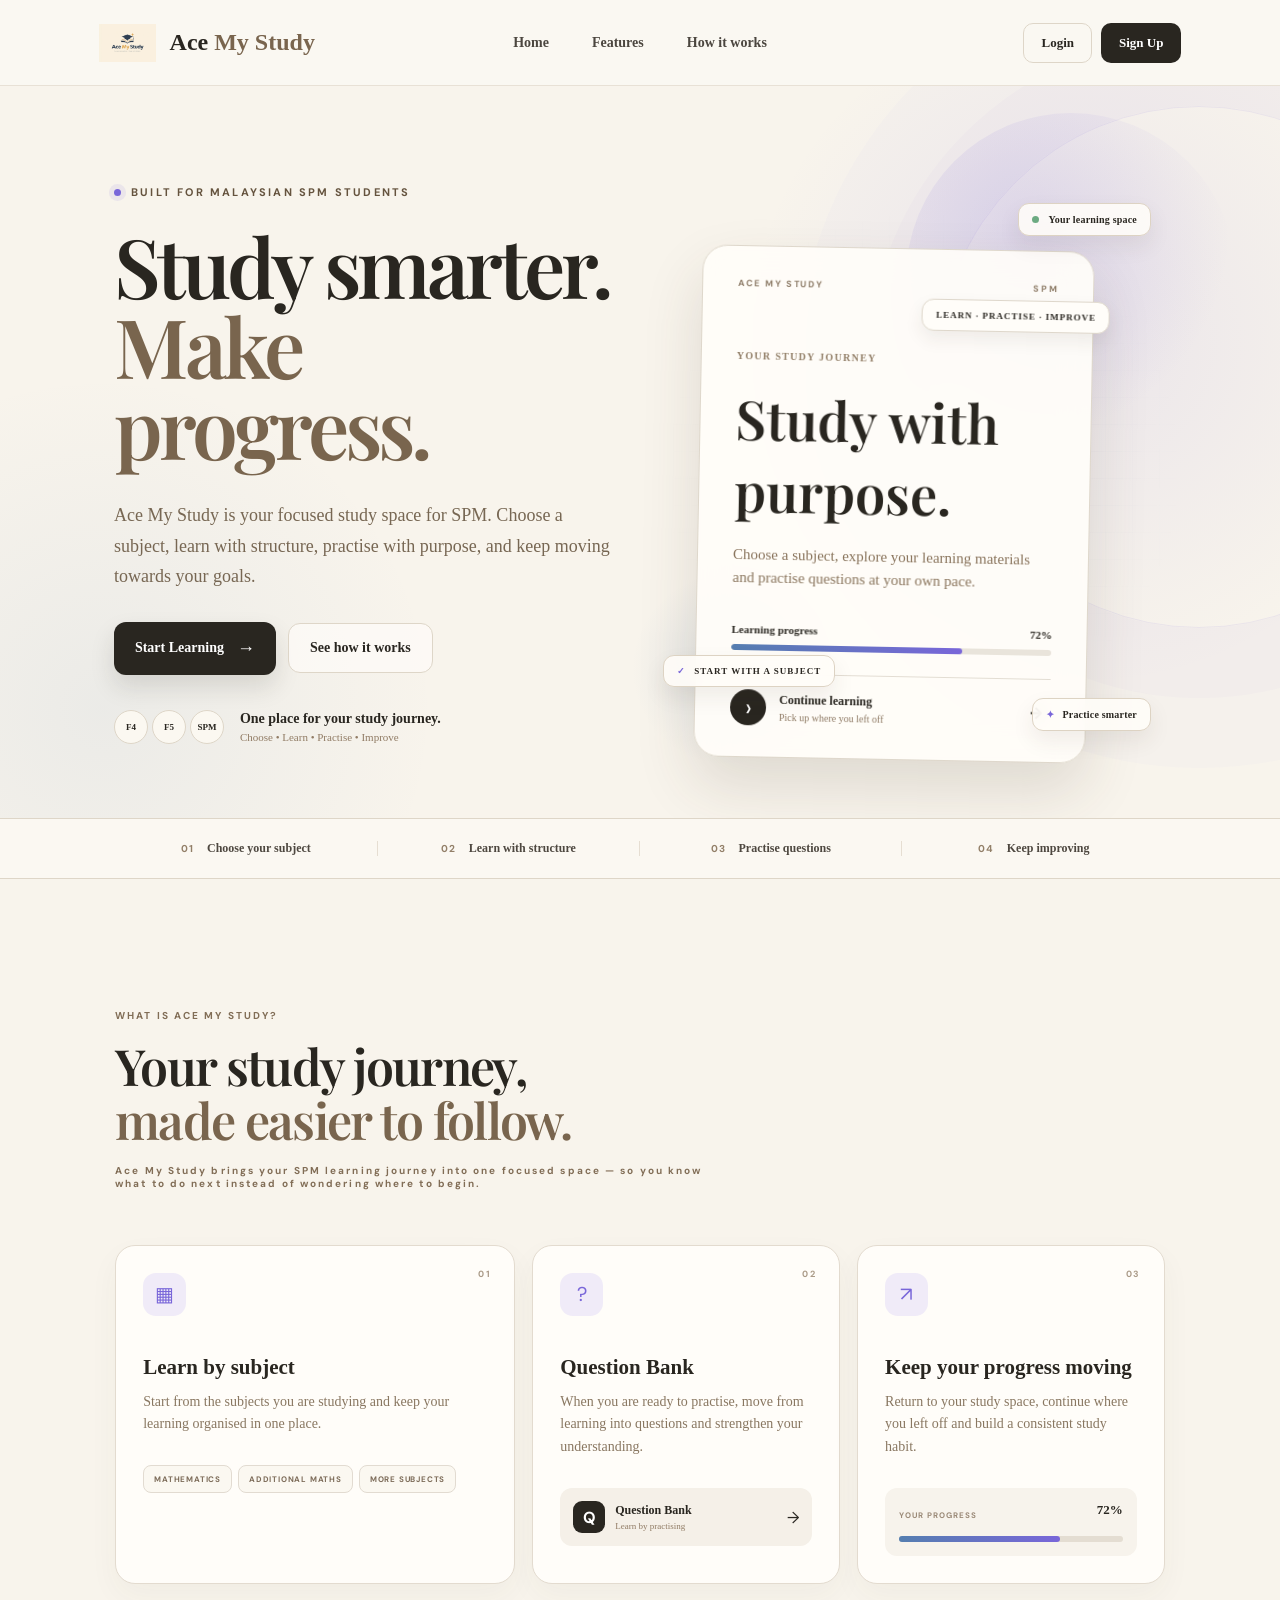
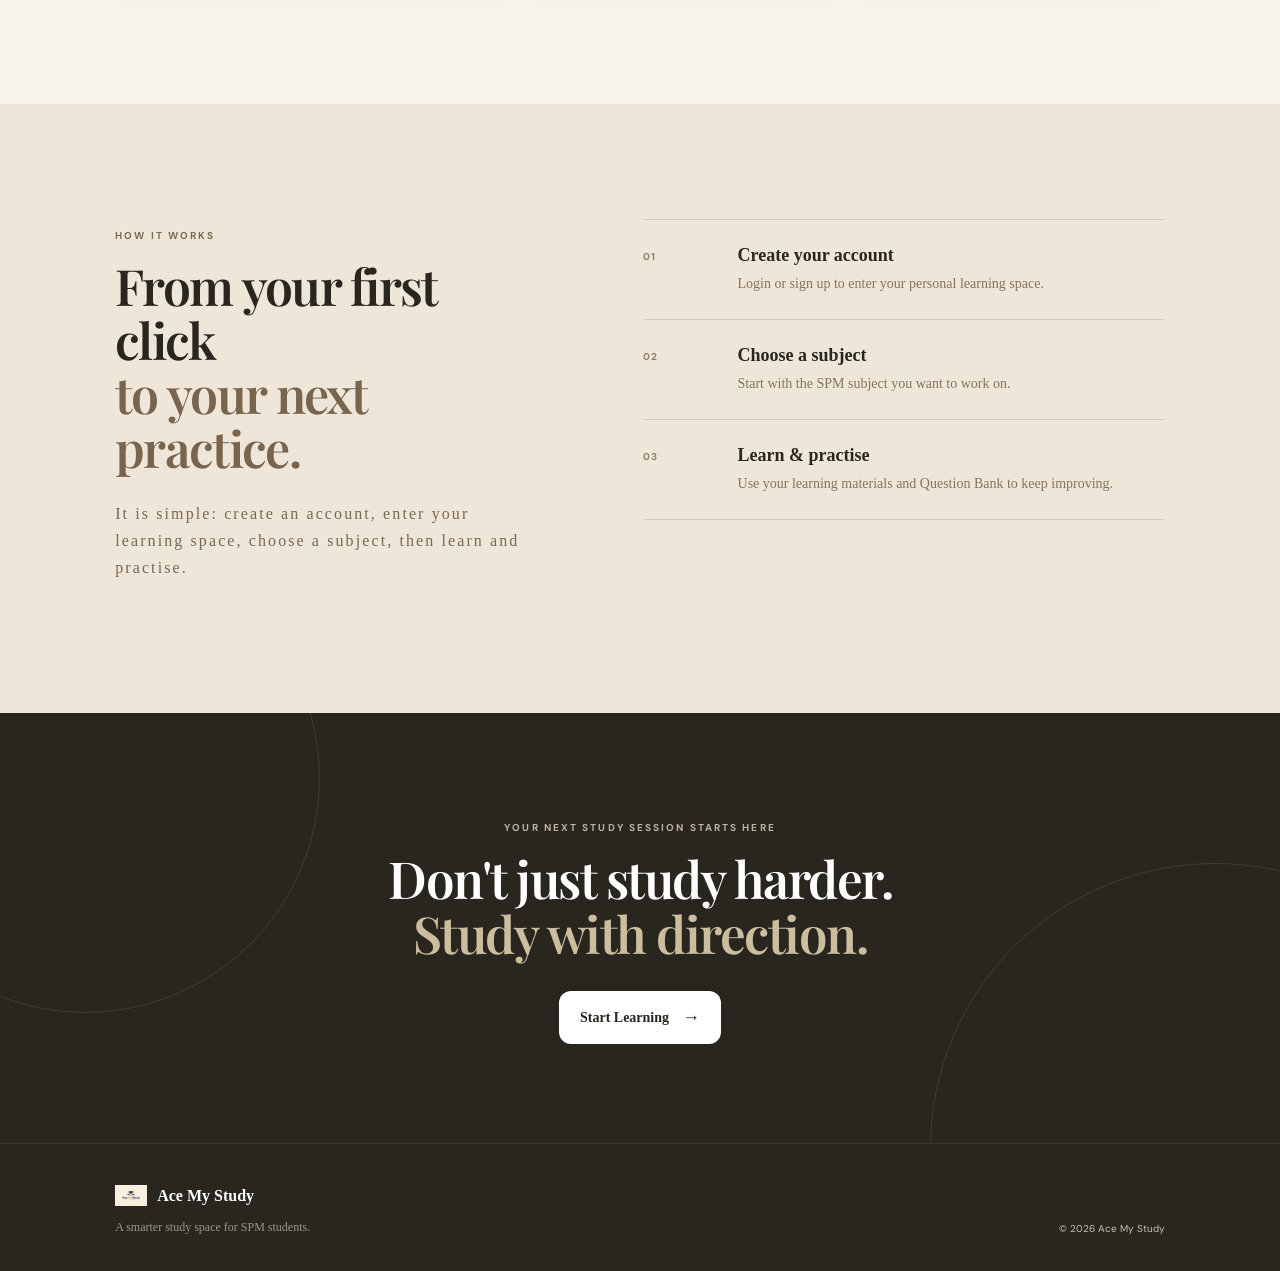
==== commit 216c7064: "Refine Ace My Study Main Page messaging and learning journey" ====
--- a/index.html
+++ b/index.html
@@ -9,119 +9,37 @@
 </head>
 <body>
   <header class="site-header">
-    <a class="brand" href="#top" aria-label="Ace My Study home">
-      <img src="assets/images/Ace%20My%20Study.png" alt="Ace My Study logo">
-      <span>Ace <em>My Study</em></span>
-    </a>
-    <nav class="main-nav" aria-label="Main navigation">
-      <a href="#top">Home</a>
-      <a href="#features">Features</a>
-      <a href="#how-it-works">How it works</a>
-    </nav>
-    <div class="auth-nav" aria-label="Account navigation">
-      <a class="login-button" href="login.html?fresh=1">Login</a>
-      <a class="signup-button" href="login.html?fresh=1#signup">Sign Up</a>
-    </div>
+    <a class="brand" href="#top" aria-label="Ace My Study home"><img src="assets/images/Ace%20My%20Study.png" alt="Ace My Study logo"><span>Ace <em>My Study</em></span></a>
+    <nav class="main-nav" aria-label="Main navigation"><a href="#top">Home</a><a href="#features">Features</a><a href="#how-it-works">How it works</a></nav>
+    <div class="auth-nav" aria-label="Account navigation"><a class="login-button" href="login.html?fresh=1">Login</a><a class="signup-button" href="login.html?fresh=1#signup">Sign Up</a></div>
   </header>
-
   <main id="top">
     <section class="hero">
       <div class="hero-copy">
         <p class="eyebrow"><span class="eyebrow-dot"></span>BUILT FOR MALAYSIAN SPM STUDENTS</p>
         <h1>Study smarter.<br><span>Make progress.</span></h1>
-        <p class="intro">A focused learning space to understand your subjects, practise with purpose, and build confidence for SPM — one step at a time.</p>
-        <div class="hero-actions">
-          <a class="hero-button primary" href="login.html?fresh=1">Start Learning <span>→</span></a>
-          <a class="hero-button secondary" href="#features">Explore Features</a>
-        </div>
-        <div class="hero-note">
-          <div class="mini-tags"><i>F4</i><i>F5</i><i>SPM</i></div>
-          <div><strong>Your study space, in one place.</strong><small>Learn • Practise • Improve</small></div>
-        </div>
+        <p class="intro">Ace My Study is your focused study space for SPM. Choose a subject, learn with structure, practise with purpose, and keep moving towards your goals.</p>
+        <div class="hero-actions"><a class="hero-button primary" href="login.html?fresh=1">Start Learning <span>→</span></a><a class="hero-button secondary" href="#how-it-works">See how it works</a></div>
+        <div class="hero-note"><div class="mini-tags"><i>F4</i><i>F5</i><i>SPM</i></div><div><strong>One place for your study journey.</strong><small>Choose • Learn • Practise • Improve</small></div></div>
       </div>
-
       <div class="hero-art" aria-label="Ace My Study learning dashboard preview">
-        <div class="grid-glow"></div>
-        <div class="orb orb-one"></div>
-        <div class="orb orb-two"></div>
-        <div class="floating-pill pill-top"><span class="pulse"></span> Learning session</div>
-        <div class="lesson-card">
-          <div class="card-topline"><span>ACE MY STUDY</span><span>SPM</span></div>
-          <p class="card-kicker">FORM 5 · ADDITIONAL MATHEMATICS</p>
-          <div class="lesson-label">CURRENT LESSON</div>
-          <h2>s = rθ</h2>
-          <p class="card-description">Circular Measure · Arc length when θ is measured in radians.</p>
-          <div class="progress-title"><span>Lesson progress</span><strong>72%</strong></div>
-          <div class="progress"><span></span></div>
-          <div class="lesson-divider"></div>
-          <div class="continue"><span class="play">›</span><div><strong>Continue learning</strong><small>Worked example + practice</small></div><b>→</b></div>
-        </div>
-        <div class="step-badge"><span>✓</span> STEP-BY-STEP</div>
-        <div class="floating-pill pill-bottom"><span class="spark">✦</span> Practice smarter</div>
+        <div class="grid-glow"></div><div class="orb orb-one"></div><div class="orb orb-two"></div><div class="floating-pill pill-top"><span class="pulse"></span> Your learning space</div>
+        <div class="lesson-card"><div class="card-topline"><span>ACE MY STUDY</span><span>SPM</span></div><p class="card-kicker">YOUR STUDY JOURNEY</p><div class="lesson-label">LEARN · PRACTISE · IMPROVE</div><h2>Study with purpose.</h2><p class="card-description">Choose a subject, explore your learning materials and practise questions at your own pace.</p><div class="progress-title"><span>Learning progress</span><strong>72%</strong></div><div class="progress"><span></span></div><div class="lesson-divider"></div><div class="continue"><span class="play">›</span><div><strong>Continue learning</strong><small>Pick up where you left off</small></div><b>→</b></div></div>
+        <div class="step-badge"><span>✓</span> START WITH A SUBJECT</div><div class="floating-pill pill-bottom"><span class="spark">✦</span> Practice smarter</div>
       </div>
     </section>
-
-    <section class="trust-strip" aria-label="Platform highlights">
-      <div><strong>01</strong><span>Structured learning</span></div>
-      <div><strong>02</strong><span>Targeted practice</span></div>
-      <div><strong>03</strong><span>Clear explanations</span></div>
-      <div><strong>04</strong><span>SPM focused</span></div>
-    </section>
-
+    <section class="trust-strip" aria-label="Platform highlights"><div><strong>01</strong><span>Choose your subject</span></div><div><strong>02</strong><span>Learn with structure</span></div><div><strong>03</strong><span>Practise questions</span></div><div><strong>04</strong><span>Keep improving</span></div></section>
     <section class="features-section" id="features">
-      <div class="section-heading">
-        <p>WHAT YOU CAN DO</p>
-        <h2>Everything you need to<br><span>learn with direction.</span></h2>
-        <p class="section-copy">No more jumping between scattered notes and random questions. Ace My Study gives your revision a clear place to start.</p>
-      </div>
+      <div class="section-heading"><p>WHAT IS ACE MY STUDY?</p><h2>Your study journey,<br><span>made easier to follow.</span></h2><p class="section-copy">Ace My Study brings your SPM learning journey into one focused space — so you know what to do next instead of wondering where to begin.</p></div>
       <div class="feature-grid">
-        <article class="feature-card feature-large">
-          <div class="feature-number">01</div><div class="feature-icon">▦</div>
-          <h3>Learn by subject</h3>
-          <p>Keep your learning organised around the subjects you are actually studying for SPM.</p>
-          <div class="feature-visual subjects-visual"><span>MATHEMATICS</span><span>ADDITIONAL MATHS</span><span>PHYSICS</span></div>
-        </article>
-        <article class="feature-card">
-          <div class="feature-number">02</div><div class="feature-icon">?</div>
-          <h3>Question Bank</h3>
-          <p>Practise questions with a focused learning flow instead of searching everywhere for what to do next.</p>
-          <div class="question-visual"><span>Q</span><div><b>Practice</b><small>Build your confidence</small></div><i>→</i></div>
-        </article>
-        <article class="feature-card">
-          <div class="feature-number">03</div><div class="feature-icon">↗</div>
-          <h3>See your progress</h3>
-          <p>Turn revision into small, visible steps so you can keep moving forward.</p>
-          <div class="progress-visual"><span>YOUR PROGRESS</span><strong>72%</strong><div><i></i></div></div>
-        </article>
+        <article class="feature-card feature-large"><div class="feature-number">01</div><div class="feature-icon">▦</div><h3>Learn by subject</h3><p>Start from the subjects you are studying and keep your learning organised in one place.</p><div class="feature-visual subjects-visual"><span>MATHEMATICS</span><span>ADDITIONAL MATHS</span><span>MORE SUBJECTS</span></div></article>
+        <article class="feature-card"><div class="feature-number">02</div><div class="feature-icon">?</div><h3>Question Bank</h3><p>When you are ready to practise, move from learning into questions and strengthen your understanding.</p><div class="question-visual"><span>Q</span><div><b>Question Bank</b><small>Learn by practising</small></div><i>→</i></div></article>
+        <article class="feature-card"><div class="feature-number">03</div><div class="feature-icon">↗</div><h3>Keep your progress moving</h3><p>Return to your study space, continue where you left off and build a consistent study habit.</p><div class="progress-visual"><span>YOUR PROGRESS</span><strong>72%</strong><div><i></i></div></div></article>
       </div>
     </section>
-
-    <section class="how-section" id="how-it-works">
-      <div class="how-copy">
-        <p>HOW IT WORKS</p>
-        <h2>A simple path from<br><span>study to confidence.</span></h2>
-        <p>Start with a subject. Learn what matters. Practise what you have learned. Keep going.</p>
-      </div>
-      <div class="steps">
-        <div class="step"><span>01</span><div><h3>Choose a subject</h3><p>Find the subject you want to work on.</p></div></div>
-        <div class="step"><span>02</span><div><h3>Learn & understand</h3><p>Work through the learning material at your own pace.</p></div></div>
-        <div class="step"><span>03</span><div><h3>Practise & improve</h3><p>Use the Question Bank to turn understanding into confidence.</p></div></div>
-      </div>
-    </section>
-
-    <section class="cta-section">
-      <div class="cta-orbit orbit-a"></div><div class="cta-orbit orbit-b"></div>
-      <div class="cta-content">
-        <p>YOUR NEXT STUDY SESSION STARTS HERE</p>
-        <h2>Ready to make your<br><span>study time count?</span></h2>
-        <a class="hero-button primary" href="login.html?fresh=1">Start Learning <span>→</span></a>
-      </div>
-    </section>
-
-    <footer id="contact" class="site-footer">
-      <div><a class="footer-brand" href="#top"><img src="assets/images/Ace%20My%20Study.png" alt=""> <span>Ace My Study</span></a><p>A smarter study space for SPM students.</p></div>
-      <span>© 2026 Ace My Study</span>
-    </footer>
+    <section class="how-section" id="how-it-works"><div class="how-copy"><p>HOW IT WORKS</p><h2>From your first click<br><span>to your next practice.</span></h2><p>It is simple: create an account, enter your learning space, choose a subject, then learn and practise.</p></div><div class="steps"><div class="step"><span>01</span><div><h3>Create your account</h3><p>Login or sign up to enter your personal learning space.</p></div></div><div class="step"><span>02</span><div><h3>Choose a subject</h3><p>Start with the SPM subject you want to work on.</p></div></div><div class="step"><span>03</span><div><h3>Learn & practise</h3><p>Use your learning materials and Question Bank to keep improving.</p></div></div></div></section>
+    <section class="cta-section"><div class="cta-orbit orbit-a"></div><div class="cta-orbit orbit-b"></div><div class="cta-content"><p>YOUR NEXT STUDY SESSION STARTS HERE</p><h2>Don't just study harder.<br><span>Study with direction.</span></h2><a class="hero-button primary" href="login.html?fresh=1">Start Learning <span>→</span></a></div></section>
+    <footer id="contact" class="site-footer"><div><a class="footer-brand" href="#top"><img src="assets/images/Ace%20My%20Study.png" alt=""> <span>Ace My Study</span></a><p>A smarter study space for SPM students.</p></div><span>© 2026 Ace My Study</span></footer>
   </main>
 </body>
 </html>
--- a/assets/css/spm-addmath-landing.css
+++ b/assets/css/spm-addmath-landing.css
@@ -1,10 +1,10 @@
 @import url('https://fonts.googleapis.com/css2?family=DM+Sans:wght@400;500;600;700&family=Playfair+Display:wght@500;600;700&display=swap');
-
-:root{--ink:#292620;--brown:#79654e;--paper:#f8f4ec;--line:#ded6c8;--white:#fffdf9}
-*{box-sizing:border-box}html{scroll-behavior:smooth}body{margin:0;background:var(--paper);color:var(--ink);font-family:'DM Sans',Arial,sans-serif}a{color:inherit;text-decoration:none}
-.site-header{height:86px;padding:0 7.7%;display:flex;align-items:center;background:rgba(250,248,243,.96);border-bottom:1px solid #e8e1d6;position:relative;z-index:10}.brand{display:flex;align-items:center;gap:17px;font-family:Georgia,serif;font-size:25px;font-weight:700;white-space:nowrap}.brand img{width:61px;height:61px;object-fit:contain}.brand em{font-style:normal;color:var(--brown)}.main-nav{position:absolute;left:50%;top:50%;transform:translate(-50%,-50%);display:flex;align-items:center;justify-content:center;gap:48px;font-family:Georgia,serif;font-weight:700;font-size:15px;color:#4b463f;white-space:nowrap}.main-nav a{transition:opacity .25s,transform .25s}.main-nav a:hover{opacity:.58;transform:translateY(-1px)}.auth-nav{margin-left:auto;display:flex;align-items:center;gap:10px;white-space:nowrap}.auth-nav a{font-family:Georgia,serif;font-size:14px;font-weight:700;transition:transform .25s,box-shadow .25s,background .25s}.login-button{padding:11px 17px;border:1px solid var(--line);border-radius:10px;background:transparent}.signup-button{padding:12px 18px;border-radius:10px;background:var(--ink);color:#fff}.login-button:hover,.signup-button:hover{transform:translateY(-1px);box-shadow:0 7px 16px rgba(72,59,42,.12)}.login-button:hover{background:var(--white)}
-.hero{min-height:815px;padding:76px 8.9% 54px;display:grid;grid-template-columns:1fr 1fr;gap:35px;position:relative;overflow:hidden}.hero:before{content:'';position:absolute;inset:auto auto -150px -85px;width:270px;height:270px;border-radius:50%;background:#eee7d9}.hero-copy{position:relative;z-index:2;max-width:700px}.eyebrow{margin:10px 0 27px;font-family:Georgia,serif;font-size:13px;letter-spacing:2px;font-weight:700;color:#65533e}.hero h1{font-family:'Playfair Display',Georgia,serif;font-size:88px;line-height:.97;letter-spacing:-4px;margin:0;font-weight:700}.hero h1 span{color:var(--brown)}.intro{font-family:Georgia,serif;color:#776753;font-size:18px;line-height:1.75;max-width:625px;margin:38px 0 32px}.hero-button{display:inline-block;padding:19px 25px;background:var(--white);border:1px solid var(--line);border-radius:13px;font-family:Georgia,serif;font-weight:700;box-shadow:0 7px 20px rgba(72,59,42,.04);transition:transform .25s,box-shadow .25s}.hero-button:hover{transform:translateY(-2px);box-shadow:0 13px 27px rgba(72,59,42,.09)}.hero-note{display:flex;align-items:center;gap:17px;margin-top:37px}.mini-tags{display:flex;gap:4px}.mini-tags i{width:35px;height:35px;border:1px solid #e0d8ca;background:#fbf8f1;border-radius:50%;display:grid;place-items:center;font:700 10px Georgia,serif;font-style:normal}.hero-note strong,.hero-note small{display:block;font-family:Georgia,serif}.hero-note strong{font-size:15px}.hero-note small{margin-top:4px;color:#907b64;font-size:12px}
-.hero-art{position:relative;min-height:620px}.orb{position:absolute;border-radius:50%;background:#e9e1d2}.orb-one{width:360px;height:360px;right:-95px;top:-85px}.orb-two{width:220px;height:220px;left:-55px;bottom:-20px;background:#efe8db}.lesson-card{position:absolute;z-index:2;top:112px;left:6%;width:76%;min-height:485px;padding:40px 43px;background:var(--white);border:1px solid #ded7cb;border-radius:27px;box-shadow:0 27px 55px rgba(71,57,39,.14);transform:rotate(1.4deg)}.card-kicker{font:600 12px Georgia,serif;letter-spacing:1.5px;color:#927f68;margin:0 0 92px}.lesson-label{position:absolute;right:-20px;top:55px;background:#fffdf9;border:1px solid #ded7cb;border-radius:15px;padding:12px 15px;font:700 10px Georgia,serif;letter-spacing:1px;box-shadow:0 7px 15px rgba(60,50,38,.08)}.lesson-card h2{font:600 57px 'Playfair Display',Georgia,serif;margin:0 0 25px}.card-description{font:16px Georgia,serif;color:#89745c}.progress-title{display:flex;justify-content:space-between;align-items:end;margin-top:45px;font:600 12px Georgia,serif}.progress-title strong{font-size:11px}.progress{height:7px;background:#e9e4db;border-radius:10px;margin-top:10px;overflow:hidden}.progress span{display:block;width:72%;height:100%;background:#79654e;border-radius:10px}.lesson-divider{height:1px;background:#e3ddd3;margin-top:29px}.continue{display:grid;grid-template-columns:43px 1fr 20px;align-items:center;gap:10px;margin-top:18px}.play{width:39px;height:39px;border-radius:50%;background:#292620;color:#fff;display:grid;place-items:center;font-size:27px}.continue strong,.continue small{display:block;font-family:Georgia,serif}.continue strong{font-size:13px}.continue small{color:#8d7862;margin-top:5px;font-size:11px}.continue b{font-size:17px}.step-badge{position:absolute;z-index:4;left:0;bottom:98px;background:#f7f2e9;border:1px solid #ddd3c3;border-radius:12px;padding:11px 14px;font:700 10px Georgia,serif;letter-spacing:1px;box-shadow:0 8px 18px rgba(62,51,37,.06)}
-.lower-section{padding:120px 9%;background:#eee7d9;min-height:370px}.lower-section p,.anchor-section span{font:700 11px 'DM Sans',sans-serif;letter-spacing:2px;color:#816d56}.lower-section h2,.anchor-section h2{font:600 46px 'Playfair Display',Georgia,serif;line-height:1.12;margin:20px 0}.anchor-section{padding:95px 9%;min-height:300px;background:#f8f4ec;border-top:1px solid var(--line)}.anchor-section h2{font-size:38px}
-@media(max-width:900px){.site-header{padding:0 5%;height:82px}.brand{font-size:20px}.brand img{width:50px;height:50px}.main-nav{gap:24px;font-size:13px}.auth-nav{gap:7px}.auth-nav a{font-size:12px}.login-button{padding:9px 13px}.signup-button{padding:10px 14px}.hero{grid-template-columns:1fr;padding:55px 7%;min-height:auto}.hero h1{font-size:65px}.hero-art{min-height:580px}.lesson-card{left:4%;width:88%}}
-@media(max-width:560px){.main-nav{gap:15px;font-size:12px}.brand span{display:none}.main-nav a{padding:4px}.auth-nav{gap:5px}.auth-nav a{font-size:11px}.login-button{padding:8px 10px}.signup-button{padding:9px 11px}.hero{padding:42px 6%}.hero h1{font-size:49px;letter-spacing:-2px}.intro{font-size:16px}.lesson-card{padding:28px 25px;min-height:430px}.card-kicker{margin-bottom:70px}.lesson-card h2{font-size:45px}.lesson-label{right:-7px;top:40px}.step-badge{bottom:55px}.lower-section{padding:75px 7%}}
+:root{--ink:#292620;--brown:#79654e;--paper:#f8f4ec;--line:#ded6c8;--white:#fffdf9;--blue:#557eb0;--violet:#7966d9}*{box-sizing:border-box}html{scroll-behavior:smooth}body{margin:0;background:var(--paper);color:var(--ink);font-family:'DM Sans',Arial,sans-serif}a{color:inherit;text-decoration:none}.site-header{height:86px;padding:0 7.7%;display:flex;align-items:center;background:rgba(250,248,243,.94);backdrop-filter:blur(18px);border-bottom:1px solid #e8e1d6;position:sticky;top:0;z-index:10}.brand{display:flex;align-items:center;gap:14px;font:700 24px Georgia,serif;white-space:nowrap}.brand img{width:57px;height:57px;object-fit:contain}.brand em{font-style:normal;color:var(--brown)}.main-nav{position:absolute;left:50%;top:50%;transform:translate(-50%,-50%);display:flex;gap:43px;font:700 14px Georgia,serif;color:#4b463f;white-space:nowrap}.main-nav a,.auth-nav a{transition:.25s}.main-nav a:hover{opacity:.55;transform:translateY(-1px)}.auth-nav{margin-left:auto;display:flex;gap:9px}.auth-nav a{font:700 13px Georgia,serif}.login-button{padding:11px 17px;border:1px solid var(--line);border-radius:10px}.signup-button{padding:12px 18px;border-radius:10px;background:var(--ink);color:#fff}.login-button:hover,.signup-button:hover{transform:translateY(-2px);box-shadow:0 8px 20px rgba(72,59,42,.12)}
+.hero{min-height:720px;padding:92px 8.9% 74px;display:grid;grid-template-columns:1fr 1fr;gap:46px;position:relative;overflow:hidden;background:radial-gradient(circle at 85% 35%,rgba(119,102,217,.10),transparent 29%),radial-gradient(circle at 8% 85%,rgba(85,126,176,.08),transparent 25%)}.hero:after{content:'';position:absolute;right:-180px;top:20px;width:520px;height:520px;border:1px solid rgba(121,102,217,.10);border-radius:50%;box-shadow:0 0 0 70px rgba(121,102,217,.025),0 0 0 140px rgba(121,102,217,.018)}.hero-copy{position:relative;z-index:2;max-width:680px}.eyebrow{display:flex;align-items:center;gap:10px;margin:7px 0 26px;font-size:11px;letter-spacing:2.2px;font-weight:700;color:#65533e}.eyebrow-dot{width:7px;height:7px;border-radius:50%;background:var(--violet);box-shadow:0 0 0 5px rgba(121,102,217,.1)}.hero h1{font:600 82px/.98 'Playfair Display',Georgia,serif;letter-spacing:-4px;margin:0}.hero h1 span{color:var(--brown)}.intro{font:18px/1.7 Georgia,serif;color:#776753;max-width:620px;margin:34px 0 30px}.hero-actions{display:flex;gap:12px;align-items:center}.hero-button{display:inline-flex;align-items:center;justify-content:center;gap:13px;padding:16px 21px;border-radius:12px;font:700 14px Georgia,serif;transition:.25s}.hero-button.primary{background:var(--ink);color:#fff;box-shadow:0 12px 25px rgba(41,38,32,.13)}.hero-button.primary:hover{transform:translateY(-3px);box-shadow:0 18px 32px rgba(41,38,32,.17)}.hero-button.secondary{background:rgba(255,253,249,.7);border:1px solid var(--line)}.hero-button.secondary:hover{transform:translateY(-3px);box-shadow:0 12px 24px rgba(72,59,42,.08)}.hero-button span{font-size:18px}.hero-note{display:flex;align-items:center;gap:16px;margin-top:35px}.mini-tags{display:flex;gap:4px}.mini-tags i{width:34px;height:34px;border:1px solid #ded6c8;background:#fbf8f1;border-radius:50%;display:grid;place-items:center;font:700 9px Georgia,serif;font-style:normal}.hero-note strong,.hero-note small{display:block;font-family:Georgia,serif}.hero-note strong{font-size:14px}.hero-note small{margin-top:4px;color:#907b64;font-size:11px}
+.hero-art{position:relative;min-height:550px;z-index:2}.grid-glow{position:absolute;inset:30px -10px 15px 10px;background-image:linear-gradient(rgba(85,126,176,.055) 1px,transparent 1px),linear-gradient(90deg,rgba(85,126,176,.055) 1px,transparent 1px);background-size:27px 27px;mask-image:radial-gradient(circle,#000,transparent 73%)}.orb{position:absolute;border-radius:50%}.orb-one{width:330px;height:330px;right:-70px;top:-65px;background:radial-gradient(circle at 35% 35%,rgba(121,102,217,.17),transparent 69%)}.orb-two{width:200px;height:200px;left:-35px;bottom:-25px;background:radial-gradient(circle,rgba(85,126,176,.13),transparent 68%)}.lesson-card{position:absolute;z-index:2;top:70px;left:7%;width:78%;min-height:430px;padding:31px 35px;background:rgba(255,253,249,.92);backdrop-filter:blur(16px);border:1px solid #ded7cb;border-radius:25px;box-shadow:0 28px 60px rgba(71,57,39,.14);transform:rotate(1.1deg);animation:float 7s ease-in-out infinite}.card-topline{display:flex;justify-content:space-between;color:#8d7b67;font:700 9px 'DM Sans',sans-serif;letter-spacing:1.7px}.card-kicker{font:600 10px Georgia,serif;letter-spacing:1.3px;color:#927f68;margin:61px 0 21px}.lesson-label{position:absolute;right:-17px;top:49px;background:#fffdf9;border:1px solid #ded7cb;border-radius:12px;padding:10px 13px;font:700 9px Georgia,serif;letter-spacing:1px;box-shadow:0 8px 18px rgba(60,50,38,.08)}.lesson-card h2{font:600 54px 'Playfair Display',Georgia,serif;margin:0 0 17px}.card-description{font:15px/1.5 Georgia,serif;color:#89745c;max-width:420px}.progress-title{display:flex;justify-content:space-between;margin-top:35px;font:600 11px Georgia,serif}.progress{height:6px;background:#e9e4db;border-radius:10px;margin-top:9px;overflow:hidden}.progress span{display:block;width:72%;height:100%;background:linear-gradient(90deg,var(--blue),var(--violet));border-radius:10px}.lesson-divider{height:1px;background:#e3ddd3;margin-top:23px}.continue{display:grid;grid-template-columns:39px 1fr 20px;align-items:center;gap:10px;margin-top:15px}.play{width:36px;height:36px;border-radius:50%;background:var(--ink);color:#fff;display:grid;place-items:center;font-size:25px}.continue strong,.continue small{display:block;font-family:Georgia,serif}.continue strong{font-size:12px}.continue small{color:#8d7862;margin-top:4px;font-size:10px}.step-badge,.floating-pill{position:absolute;z-index:4;background:rgba(255,253,249,.88);backdrop-filter:blur(10px);border:1px solid #ddd3c3;border-radius:11px;padding:10px 13px;font:700 9px Georgia,serif;letter-spacing:1px;box-shadow:0 10px 22px rgba(62,51,37,.08)}.step-badge{left:0;bottom:57px}.step-badge span{color:var(--violet);margin-right:5px}.floating-pill{font-size:10px;letter-spacing:.2px;text-transform:none}.pill-top{right:3%;top:25px}.pill-bottom{right:3%;bottom:13px}.pulse{display:inline-block;width:7px;height:7px;border-radius:50%;background:#6caa82;margin-right:7px}.spark{color:var(--violet);margin-right:6px}@keyframes float{0%,100%{transform:rotate(1.1deg) translateY(0)}50%{transform:rotate(1.1deg) translateY(-7px)}}
+.trust-strip{display:grid;grid-template-columns:repeat(4,1fr);padding:22px 9%;border-top:1px solid var(--line);border-bottom:1px solid var(--line);background:#fbf8f2}.trust-strip div{display:flex;align-items:center;gap:13px;justify-content:center;border-right:1px solid #e6ded2}.trust-strip div:last-child{border-right:0}.trust-strip strong{font:700 10px 'DM Sans',sans-serif;letter-spacing:1px;color:#927f68}.trust-strip span{font:600 12px Georgia,serif;color:#4e4840}
+.features-section{padding:120px 9%}.section-heading{max-width:700px}.section-heading>p,.how-copy>p,.cta-content>p{font:700 10px 'DM Sans',sans-serif;letter-spacing:2.1px;color:#816d56}.section-heading h2,.how-copy h2{font:600 50px/1.08 'Playfair Display',Georgia,serif;letter-spacing:-1.7px;margin:17px 0}.section-heading h2 span,.how-copy h2 span{color:var(--brown)}.section-copy{font:16px/1.7 Georgia,serif;color:#82705c;max-width:600px}.feature-grid{display:grid;grid-template-columns:1.3fr 1fr 1fr;gap:17px;margin-top:55px}.feature-card{min-height:310px;padding:27px;background:#fffdf9;border:1px solid #e3dbcf;border-radius:20px;position:relative;overflow:hidden;box-shadow:0 12px 30px rgba(72,59,42,.045);transition:.3s}.feature-card:hover{transform:translateY(-6px);box-shadow:0 22px 40px rgba(72,59,42,.09)}.feature-number{position:absolute;right:23px;top:22px;font:700 9px 'DM Sans',sans-serif;letter-spacing:1.5px;color:#aa9a87}.feature-icon{width:43px;height:43px;border-radius:13px;display:grid;place-items:center;background:#f0ebf8;color:var(--violet);font-size:20px;margin-bottom:39px}.feature-card h3{font:700 21px Georgia,serif;margin:0 0 11px}.feature-card p{font:14px/1.6 Georgia,serif;color:#897761;margin:0}.feature-visual{display:flex;gap:6px;flex-wrap:wrap;margin-top:29px}.feature-visual span{font:700 8px 'DM Sans',sans-serif;letter-spacing:.8px;padding:8px 10px;border:1px solid #e2dbd1;border-radius:8px;color:#7c6b58;background:#fbf8f1}.question-visual{display:flex;align-items:center;gap:10px;margin-top:30px;padding:13px;border-radius:12px;background:#f5f0e8}.question-visual>span{width:32px;height:32px;border-radius:9px;background:var(--ink);color:#fff;display:grid;place-items:center;font-weight:700}.question-visual b,.question-visual small{display:block;font-family:Georgia,serif}.question-visual b{font-size:12px}.question-visual small{font-size:9px;color:#907b64;margin-top:3px}.question-visual i{margin-left:auto;font-style:normal}.progress-visual{margin-top:30px;padding:14px;background:#f7f3ec;border-radius:12px}.progress-visual span{font:700 8px 'DM Sans',sans-serif;letter-spacing:1px;color:#9a8977}.progress-visual strong{float:right;font:700 13px Georgia,serif}.progress-visual>div{height:6px;background:#e4ddd2;border-radius:10px;margin-top:13px}.progress-visual i{display:block;width:72%;height:100%;border-radius:10px;background:linear-gradient(90deg,var(--blue),var(--violet))}
+.how-section{padding:115px 9%;background:#eee7d9;display:grid;grid-template-columns:.9fr 1.1fr;gap:100px}.how-copy>p{color:#7d6a54}.how-copy h2{margin-bottom:25px}.how-copy>p:last-child{font:16px/1.7 Georgia,serif;color:#796854;max-width:450px}.steps{border-top:1px solid #d7cdbd}.step{display:grid;grid-template-columns:70px 1fr;gap:25px;padding:25px 0;border-bottom:1px solid #d7cdbd}.step>span{font:700 10px 'DM Sans',sans-serif;letter-spacing:1.3px;color:#927f68;padding-top:5px}.step h3{font:700 18px Georgia,serif;margin:0 0 7px}.step p{font:14px/1.5 Georgia,serif;color:#87735d;margin:0}
+.cta-section{min-height:430px;display:grid;place-items:center;text-align:center;position:relative;overflow:hidden;background:var(--ink);color:#fff}.cta-orbit{position:absolute;border:1px solid rgba(255,255,255,.1);border-radius:50%}.orbit-a{width:470px;height:470px;left:-150px;top:-170px}.orbit-b{width:570px;height:570px;right:-220px;bottom:-290px}.cta-content{position:relative;z-index:2}.cta-content>p{color:#bdb1a0}.cta-content h2{font:600 51px/1.08 'Playfair Display',Georgia,serif;letter-spacing:-1.5px;margin:17px 0 30px}.cta-content h2 span{color:#cdbd9f}.cta-content .primary{background:#fff;color:var(--ink)}.site-footer{padding:36px 9%;display:flex;justify-content:space-between;align-items:flex-end;background:var(--ink);color:#c9c0b3;border-top:1px solid rgba(255,255,255,.08)}.footer-brand{display:flex;align-items:center;gap:10px;font:700 16px Georgia,serif;color:#fff}.footer-brand img{width:32px;height:32px;object-fit:contain}.site-footer p{margin:8px 0 0;font:12px Georgia,serif;color:#9f9588}.site-footer>span{font:10px 'DM Sans',sans-serif}
+@media(max-width:900px){.site-header{padding:0 5%;height:80px}.brand{font-size:20px}.brand img{width:49px;height:49px}.main-nav{gap:22px;font-size:12px}.auth-nav a{font-size:11px}.hero{grid-template-columns:1fr;padding:65px 7%;min-height:auto}.hero h1{font-size:65px}.hero-art{min-height:570px}.lesson-card{left:4%;width:88%}.feature-grid{grid-template-columns:1fr 1fr}.feature-large{grid-column:span 2}.how-section{grid-template-columns:1fr;gap:55px}.trust-strip{grid-template-columns:1fr 1fr;gap:15px}.trust-strip div{border-right:0}}
+@media(max-width:560px){.main-nav{display:none}.brand span{display:none}.hero{padding:48px 6%}.hero h1{font-size:49px;letter-spacing:-2px}.intro{font-size:16px}.hero-actions{flex-wrap:wrap}.hero-button{padding:14px 17px}.hero-art{min-height:500px}.lesson-card{top:60px;padding:26px 23px;min-height:410px}.card-kicker{margin-top:45px}.lesson-card h2{font-size:45px}.lesson-label{right:-6px;top:42px}.pill-top,.pill-bottom{right:0}.step-badge{bottom:38px}.trust-strip{padding:20px 6%;grid-template-columns:1fr 1fr}.trust-strip div{justify-content:flex-start}.features-section,.how-section{padding:78px 7%}.section-heading h2,.how-copy h2{font-size:39px}.feature-grid{grid-template-columns:1fr}.feature-large{grid-column:auto}.cta-content{padding:0 7%}.cta-content h2{font-size:40px}.site-footer{padding:30px 7%;align-items:flex-start;gap:20px;flex-direction:column}}
